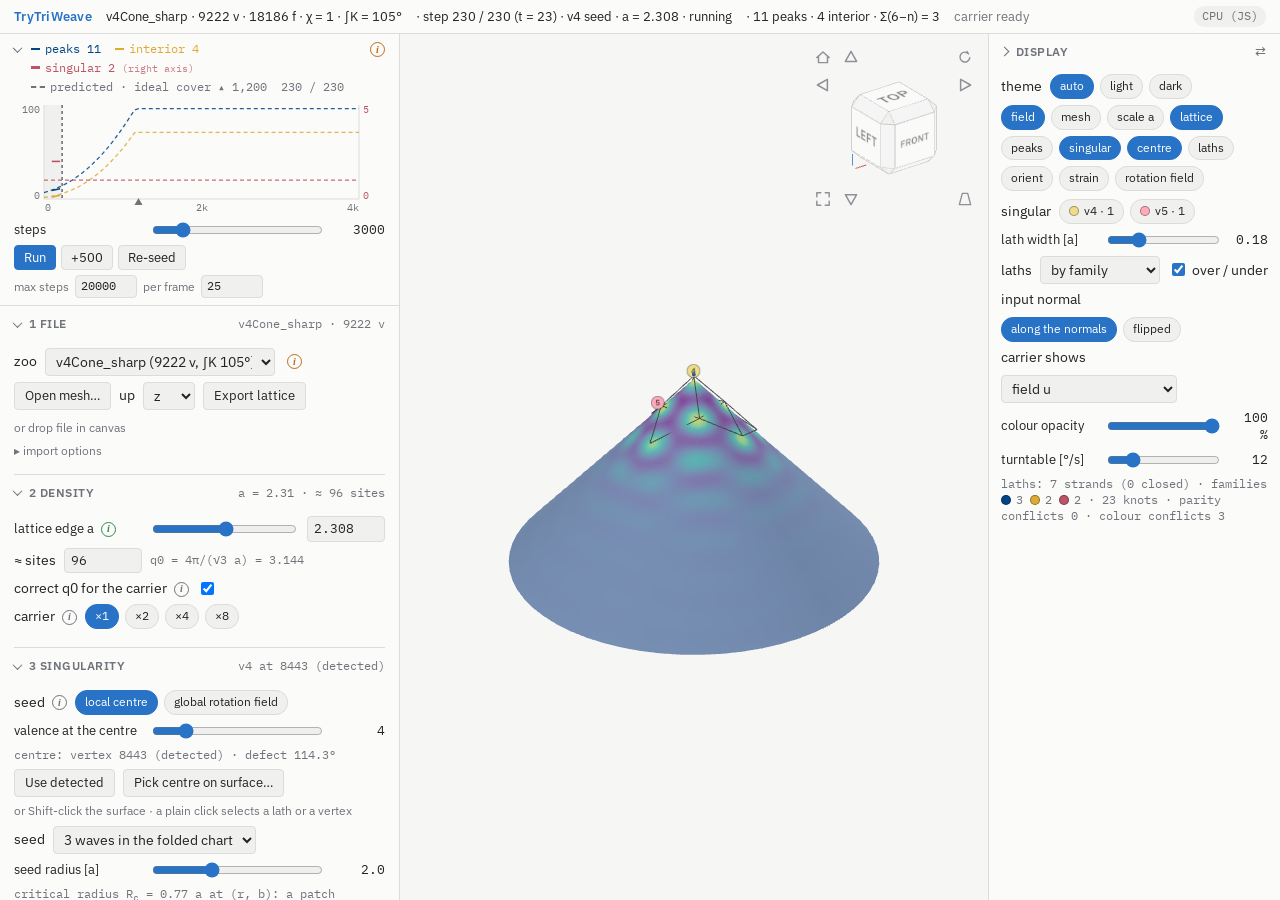
==== web/index.html @ fb011f14 "improve readme and small layout" ====
<!doctype html>
<html lang="en">
<head>
<meta charset="utf-8">
<meta name="viewport" content="width=device-width, initial-scale=1, viewport-fit=cover">
<title>TryTriWeave</title>
<link rel="stylesheet" href="https://fonts.googleapis.com/css2?family=IBM+Plex+Sans:wght@400;500;600&family=IBM+Plex+Mono:wght@400;500&display=swap">
<link rel="icon" href="data:image/svg+xml,%3Csvg xmlns='http://www.w3.org/2000/svg' viewBox='0 0 32 32'%3E%3Cpath d='M16 3 28 10v12L16 29 4 22V10z' fill='%23f6f6f5' stroke='%232973c7' stroke-width='2.5' stroke-linejoin='round'/%3E%3Cpath d='M16 3v26M4 10l24 12M28 10 4 22' stroke='%232973c7' stroke-width='1.6'/%3E%3C/svg%3E">
<link rel="stylesheet" href="style.css">
<script type="importmap">
{ "imports": { "three": "./vendor/three.module.min.js",
               "three/addons/controls/OrbitControls.js": "./vendor/OrbitControls.js" } }
</script>
</head>
<body>
<div id="app">
  <header id="statusbar">
    <span class="brand">TryTriWeave</span>
    <span id="st-mesh" class="st">no surface</span>
    <span id="st-run" class="st"></span>
    <span id="st-lat" class="st"></span>
    <span id="st-msg" class="st dim"></span>
    <span id="st-backend" class="st pill">…</span>
  </header>

  <aside id="panel">
    <!-- solver strip: always visible; the chart folds -->
    <div id="growth">
      <div id="growth-head">
        <button id="growth-toggle" class="fold" type="button" aria-expanded="true" aria-controls="chart" title="fold / unfold the growth chart"><span class="chev"></span></button>
        <div id="growth-legend" class="mono"><span class="dim">growth · peaks · interior · singular against the step</span></div>
        <button class="info stat" id="i-growth" type="button" data-src="growth-text" title="Peaks, interior peaks (closed link) and singular peaks against the step; dashed: the prediction for an ideal front at the flat-lattice speed. Click or drag the chart to scrub the shown step.">i</button>
      </div>
      <canvas id="chart" width="360" height="118" title="click or drag to scrub the shown step · solid = tracked, dashed = predicted (ideal front, flat-lattice speed)"></canvas>
      <div class="row slider" id="row-steps">
        <label for="sl-steps">steps</label>
        <input type="range" id="sl-steps" min="0" max="20000" step="10" value="3000">
        <output id="out-steps" class="mono">3000</output>
      </div>
      <div class="row buttons" id="row-solve">
        <button id="btn-run" class="btn primary">Run</button>
        <button id="btn-plus" class="btn">+500</button>
        <button id="btn-reseed" class="btn">Re-seed</button>
        
      </div>
      <div class="row" id="row-limits">
        <label for="nb-max" class="dim">max steps</label><input type="number" id="nb-max" class="num short" min="500" step="500" value="20000" title="the end of the steps slider and of Run">
        <label for="nb-spf" class="dim">per frame</label><input type="number" id="nb-spf" class="num short" min="1" max="200" value="25" title="steps per frame: the largest batch between two read-outs">
      </div>
    </div>

    <div id="sections">
    <details class="sec" id="sec-surface" open>
      <summary><span class="chev"></span><h2>1 File</h2><span class="sum" id="sum-surface"></span></summary>
      <div class="body">
      <div class="row">
        <label for="sel-zoo">zoo</label>
        <select id="sel-zoo"></select>
        <button class="info stat" id="i-file" type="button" data-src="ro-carrier ro-notes">i</button>
      </div>
      <div class="row">
        <label class="btn file" title="STL, OBJ, PLY or OFF: repaired and remeshed in the browser (nothing is uploaded). A .lshc carrier loads as it is."><input type="file" id="file-stl" accept=".stl,.obj,.ply,.off,.lshc" hidden>Open mesh…</label>
        <label for="sel-imp-up" title="which axis of the file points up: z for Rhino and most CAD, y for most web models (glTF, Blender, Sketchfab, many OBJ / STL downloads). Changing it turns the opened model at once.">up</label>
        <select id="sel-imp-up" class="up" title="up axis of the file"><option value="+z">z</option><option value="+y">y</option><option value="-y">−y</option><option value="+x">x</option><option value="-x">−x</option><option value="-z">−z</option></select>
        <button id="btn-export" class="btn">Export lattice</button>
      </div>
      <div class="row">
        <span class="hint">or drop file in canvas</span>
      </div>
      <div class="row import" id="import-prog" hidden>
        <progress id="pg-import" max="1" value="0"></progress>
        <span class="hint" id="tx-import"></span>
        <button class="btn sm" id="btn-import-cancel" type="button">Cancel</button>
      </div>
      <details class="sub" id="import-opts">
        <summary>import options</summary>
        <div class="row">
          <label for="nb-imp-edges" title="carrier edges across the bounding-box diagonal: target edge h = bbox / edges (export_carrier.py --edges)">edges / bbox</label>
          <input type="number" id="nb-imp-edges" class="num sm" min="20" max="600" step="10" value="120">
          <label for="nb-imp-max" title="vertex cap: h is coarsened until the carrier fits (export_carrier.py --max-verts)">max v</label>
          <input type="number" id="nb-imp-max" class="num" min="2000" max="400000" step="1000" value="26000">
        </div>
        <div class="row">
          <label for="nb-imp-crease" title="edges whose faces meet at more than this angle are kept as feature lines (with the boundary)">crease °</label>
          <input type="number" id="nb-imp-crease" class="num sm" min="10" max="180" step="5" value="40">
          <label class="check" title="remove flat caps whose whole rim is a crease (the closed base of a modelled cone or tube), so the surface stays open there"><input type="checkbox" id="cb-imp-caps" checked> strip planar caps</label>
        </div>
        <div class="row buttons">
          <button class="btn" id="btn-reimport" type="button" disabled title="run the import again on the last opened file with these options">Remesh again</button>
          <a class="btn" id="btn-lshc" hidden download title="save the imported carrier as .lshc (the format of carriers/; drop it here later to skip the remesh)">Download .lshc</a>
        </div>
      </details>
      </div>
    </details>

    <details class="sec" id="sec-density" open>
      <summary><span class="chev"></span><h2>2 Density</h2><span class="sum" id="sum-density"></span></summary>
      <div class="body">
      <div class="row slider">
        <label for="sl-a">lattice edge a <button class="info stat" id="i-density" type="button" data-src="ro-disp dens-svg" title="a = lattice edge in model units (distance between neighbouring sites). Sites ≈ area / (√3⁄2 · a²); crossings ≈ 3 × sites; strand pitch = √3⁄2 · a; lath width = slider × a. The carrier should resolve a with 6–12 edges (green); refine it below for a denser lattice.">i</button></label>
        <input type="range" id="sl-a" min="0" max="1000" value="500">
        <input type="number" id="nb-a" step="0.01" class="num">
      </div>
      <div class="row">
        <label for="nb-sites">≈ sites</label>
        <input type="number" id="nb-sites" step="1" min="4" class="num">
        <span class="readout inline" id="ro-q0">q0 = —</span>
      </div>
      <div class="row">
        <label for="cb-disp">correct q0 for the carrier <button class="info" type="button" title="The cotan Laplacian on a mesh of edge h has the symbol λ(k) ≈ k²(1 − c k²h²) (c ≈ 1/24 measured on the remeshed carriers, 1/16 on an equilateral grid), so the SH operator selects k = q0(1 + c(q0h)²/2): an edge of 0.981 a at 8 carrier edges per a, 0.966 a at 6. With the correction the operator uses λ(q0) in place of q0² and the realised edge is a (±0.5 %). The continuum SH23 ground state itself sits at q0 within +0.3 % (experiments/calibrate.js).">i</button></label>
        <input type="checkbox" id="cb-disp" checked>
      </div>
      <div class="row">
        <label>carrier <button class="info" type="button" title="The carrier must resolve a with 6–14 edges per a (the operator is fourth order). Denser lattices need a finer carrier: ×2 / ×4 / ×8 subdivide the exported carrier in the browser (same surface, 4× / 16× / 64× the vertices).">i</button></label>
        <div class="chips inline" id="refine-chips">
          <button class="chip on" data-level="0">×1</button><button class="chip" data-level="1">×2</button><button class="chip" data-level="2">×4</button><button class="chip" data-level="3">×8</button>
        </div>
      </div>
      </div>
    </details>

    <details class="sec" id="sec-sing" open>
      <summary><span class="chev"></span><h2>3 Singularity</h2><span class="sum" id="sum-sing"></span></summary>
      <div class="body">
      <div class="row">
        <label>seed <button class="info" type="button" title="local: plant one ideal singularity at the centre and let the lattice grow from it. global: no centre — solve the globally smoothest 6-fold direction field on the whole surface (Knöppel et al. 2013; its singularities are where the curvature puts the 5s and 7s), integrate the three stripe phases along it (Knöppel et al. 2015; branch points are the dislocations the geometry forces), and start SH from that hexagonal field everywhere.">i</button></label>
        <div class="chips inline" id="seed-mode"><button class="chip on" data-mode="local">local centre</button><button class="chip" data-mode="global">global rotation field</button></div>
      </div>
      <div id="global-block" hidden>
        <div class="row">
          <label for="sel-cones">size field ĝ <button class="info" type="button" title="cones from the curvature: the surface's curvature is put into a few cones (a 5 or a 7 wherever 60° of curvature have gathered on the lattice scale; a closed surface ends with 6χ net) and the field, the stripes and SH are solved in a metric that is flat between them — for cones, tori and genus-n shapes. uniform a: no size field, the lattice edge is a everywhere — keeps the lath spacing even on organic shapes. field's own 5/7s: the smoothest field's singular faces as cones.">i</button></label>
          <select id="sel-cones"><option value="greedy">cones from the curvature</option><option value="uniform">uniform a (no size field)</option></select>
        </div>
        <div class="row">
          <button id="btn-rosy" class="btn">Solve rotation field + seed</button>
        </div>
      </div>
      <div id="local-block">
      <div class="row slider">
        <label for="sl-valence">valence at the centre</label>
        <input type="range" id="sl-valence" min="3" max="9" value="6">
        <output id="out-valence" class="mono">6</output>
      </div>
      <div class="readout" id="ro-centre">—</div>
      <div class="row">
        <button id="btn-detected" class="btn">Use detected</button>
        <button id="btn-pick" class="btn">Pick centre on surface…</button>
      </div>
      <p class="hint">or Shift-click the surface · a plain click selects a lath or a vertex</p>
      <div class="row">
        <label for="sel-seed">seed</label>
        <select id="sel-seed"><option value="wave">3 waves in the folded chart</option><option value="spots">Gaussian spots</option></select>
      </div>
      <div class="row slider">
        <label for="sl-seedr">seed radius [a]</label>
        <input type="range" id="sl-seedr" min="1" max="4" step="0.1" value="2">
        <output id="out-seedr" class="mono">2.0</output>
      </div>
      <div class="readout" id="ro-seedr">—</div>
      <div class="row slider">
        <label for="sl-seedphi">seed rotation [°]</label>
        <input type="range" id="sl-seedphi" min="0" max="60" step="1" value="0">
        <output id="out-seedphi" class="mono">0</output>
      </div>
      </div>
      </div>
    </details>

    <details class="sec" id="sec-solve" open>
      <summary><span class="chev"></span><h2>4 Solve</h2><span class="sum" id="sum-solve"></span></summary>
      <div class="body">
      <div class="subhead">pattern parameters <button class="info" type="button" title="u_t = r u − (1 + Δ/q0²)² u + b u² − u³. r &lt; 0 keeps u = 0 stable, so the lattice only grows from the seed as a front; b (the quadratic term) makes hexagons (spots) win and lets them live at more negative r. The map shows the front speed measured on a flat domain with the solver's own scheme: drag the dot to set r and b.">i</button></div>
      <canvas id="phase" class="pchart" width="372" height="190" title="drag the dot to set r and b (the diamond: anneal stage)"></canvas>
      <div class="row slider"><label for="sl-r">r</label><input type="range" id="sl-r" min="-0.5" max="0.1" step="0.005" value="-0.08"><output id="out-r" class="mono">-0.080</output></div>
      <div class="row slider"><label for="sl-b">b (quadratic)</label><input type="range" id="sl-b" min="0.5" max="2" step="0.01" value="1.2"><output id="out-b" class="mono">1.20</output></div>
      <div class="readout" id="ro-front">—</div>
      <div class="row slider"><label for="sl-dt">dt <button class="info" type="button" title="Time per step. The linear part is implicit, so any dt is stable; the explicit u² and u³ terms cost accuracy: the front is 1 % slow at dt = 0.1, 3 % at 0.2, 7 % at 0.5 (flat test). Larger dt reaches the same physical time in fewer steps; on the GPU the fixed PCG iterations are the other limit.">i</button></label><input type="range" id="sl-dt" min="0.02" max="0.3" step="0.01" value="0.1"><output id="out-dt" class="mono">0.10</output></div>
      <canvas id="dtchart" class="pchart" width="372" height="78" title="steps to cover the surface and front-speed error against dt"></canvas>
      <div class="row">
        <label for="nb-cg">CG iterations</label><input type="number" id="nb-cg" class="num" min="4" max="60" value="12" title="auto: 12 at 9 carrier edges per a, scaled with (edges per a)²; type a value to override">
        <span class="readout inline" id="ro-cg">—</span>
      </div>
      <div class="row">
        <label class="check"><input type="checkbox" id="ck-anneal"> anneal after growth</label><button class="info stat" id="i-anneal" type="button" title="Two stages: grow at (r, b), then anneal at (r₂, b₂) near the edge of the map, where dislocations are mobile (flat test: 4–8× faster annihilation) and the front 3–4× slower; it removes isolated extra 5–7 pairs, not holonomy seams. Grey: off · green: armed · orange: annealing.">i</button>
        <label for="nb-r2">r₂</label><input type="number" id="nb-r2" class="num sm" step="0.005" value="-0.027">
        <label for="nb-b2">b₂</label><input type="number" id="nb-b2" class="num sm" step="0.01" value="0.69">
      </div>
      <div class="row">
        <label for="sel-anneal-when">switch</label>
        <select id="sel-anneal-when"><option value="auto">when the front stops (peaks constant over 3 read-outs)</option><option value="step">at step</option></select>
        <input type="number" id="nb-anneal-step" class="num" step="100" min="100" value="5000" hidden>
        <span class="readout inline" id="ro-anneal">off</span>
      </div>
      <div class="row">
        <button id="btn-heal" class="btn" type="button">Heal 5-7-5</button>
        <label class="check"><input type="checkbox" id="ck-heal-pin" checked> pin what will not hold</label>
        <button id="btn-pins-clear" class="btn" type="button" hidden>Clear pins</button>
        <button class="info stat" id="i-heal" type="button" data-src="ro-heal" title="Reads the lattice and takes apart the bound pairs one at a time, inside the solver. 5-7-5 with two regular sites between the 5s around the 7 = a pentagon missing its centre site: a peak is nucleated at the centre and the 7 pushed outward. 7-5-7 with one site between the 7s = a heptagon holding one site too many: the 5 and that site are merged. 5-7-5 with one site between the 5s, and 7-7-5 triangles = a quad with the wrong diagonal: the four sites are moved so the diagonal flips. Each kick is held for 60 steps, then the field runs 400 steps free; the lattice is read again and the kick is kept only if the defects around it went down (else the field is put back). pin: a kick that does not hold on its own is kept applied after every batch of steps — the single 5 stays, held like a seed; Clear pins releases them. 5-5-7 triangles and free 5–7 pairs are left to the anneal.">i</button>
      </div>
      </div>
    </details>

    <!-- 5 Explain: not foldable, opens the equations page in a new tab (a running solve stays here) -->
    <a class="sec-link" id="sec-explain" href="Tri-Weave-Lattice-Equations.html" target="_blank" rel="noopener" title="Tri-Weave Lattice Equations — opens in a new tab">
      <span class="chev" aria-hidden="true"></span><h2>5 Explain</h2><span class="sum">how the solver works ↗</span>
    </a>
    </div>
    <!-- read-outs shown in the hover cards of the status marks (moved into the card while it is open) -->
    <div id="tip-sources" hidden>
      <div class="readout" id="growth-text">no lattice yet</div>
      <div class="readout" id="ro-carrier">—</div>
      <div class="readout warn" id="ro-notes" hidden></div>
      <div class="readout" id="ro-disp">—</div>
      <svg id="dens-svg" class="diagram" viewBox="0 0 372 156" role="img" aria-label="lattice edge, strand pitch and carrier resolution at true ratio"></svg>
      <div class="readout" id="ro-heal">—</div>
    </div>
  </aside>

  <main id="viewport">
    <canvas id="gl"></canvas>
    <div id="nav" aria-label="view navigation">
      <button class="nb" id="nav-home" title="Home view (H)"><svg viewBox="0 0 16 16"><path d="M2.5 8.5 8 3.5l5.5 5M4 7.3V13h8V7.3" fill="none" stroke="currentColor" stroke-width="1.3" stroke-linejoin="round" stroke-linecap="round"/></svg></button>
      <button class="nb arrow" id="nav-up" title="Roll the model up 90° (shows the face below)"><svg viewBox="0 0 16 16"><path d="M8 3.5 12.5 11.5h-9z" fill="none" stroke="currentColor" stroke-width="1.2" stroke-linejoin="round"/></svg></button>
      <button class="nb" id="nav-turn" title="Turntable (T)"><svg viewBox="0 0 16 16"><path d="M12.3 8.6A4.4 4.4 0 1 1 11.1 5" fill="none" stroke="currentColor" stroke-width="1.3" stroke-linecap="round"/><path d="M11.4 5.2 8.3 4.6l1.7-2.3z" fill="currentColor"/></svg></button>
      <button class="nb arrow" id="nav-left" title="Roll the model left 90° (shows the right face)"><svg viewBox="0 0 16 16"><path d="M3.5 8 11.5 3.5v9z" fill="none" stroke="currentColor" stroke-width="1.2" stroke-linejoin="round"/></svg></button>
      <canvas id="navcube" width="112" height="112"></canvas>
      <button class="nb arrow" id="nav-right" title="Roll the model right 90° (shows the left face)"><svg viewBox="0 0 16 16"><path d="M12.5 8 4.5 3.5v9z" fill="none" stroke="currentColor" stroke-width="1.2" stroke-linejoin="round"/></svg></button>
      <button class="nb" id="nav-fit" title="Fit the surface in the view (F)"><svg viewBox="0 0 16 16"><path d="M2.5 6V2.5H6M10 2.5h3.5V6M13.5 10v3.5H10M6 13.5H2.5V10" fill="none" stroke="currentColor" stroke-width="1.3" stroke-linejoin="round" stroke-linecap="round"/></svg></button>
      <button class="nb arrow" id="nav-down" title="Roll the model down 90° (shows the top)"><svg viewBox="0 0 16 16"><path d="M8 12.5 3.5 4.5h9z" fill="none" stroke="currentColor" stroke-width="1.2" stroke-linejoin="round"/></svg></button>
      <button class="nb" id="nav-proj" title="Perspective — click for orthographic (P)"><svg viewBox="0 0 16 16" class="ic-persp"><path d="M3 13 5.6 3h4.8L13 13z" fill="none" stroke="currentColor" stroke-width="1.2" stroke-linejoin="round"/></svg><svg viewBox="0 0 16 16" class="ic-ortho" hidden><path d="M3.5 3.5h9v9h-9z" fill="none" stroke="currentColor" stroke-width="1.2" stroke-linejoin="round"/></svg></button>
    </div>
    <div id="drop" hidden>drop a mesh (.stl .obj .ply .off) or a .lshc carrier</div>
  </main>

  <!-- display tools: a sidebar beside the view that folds to a narrow tab and docks left or right (as in WeaveSim) -->
  <aside id="display">
    <div id="display-head">
      <button id="display-toggle" type="button" aria-expanded="true" title="show / hide the display tools"><span class="chev"></span><span class="t">Display</span></button>
      <button id="display-dock" class="nbtn" type="button" title="move the sidebar to the other side of the view">⇄</button>
    </div>
    <div class="body">
      <div class="row">
        <label>theme</label>
        <div class="chips inline" id="theme-chips">
          <button class="chip on" data-theme="auto">auto</button>
          <button class="chip" data-theme="light">light</button>
          <button class="chip" data-theme="dark">dark</button>
        </div>
      </div>
      <div class="chips" id="chips">
        <button class="chip on" data-layer="field">field</button>
        <button class="chip" data-layer="wire" title="intrinsic Delaunay triangulation of the carrier">mesh</button>
        <button class="chip" data-layer="probe" title="the seed's first ring: n sites at distance a">scale a</button>
        <button class="chip on" data-layer="lattice">lattice</button>
        <button class="chip" data-layer="peaks">peaks</button>
        <button class="chip on" data-layer="singular">singular</button>
        <button class="chip on" data-layer="centre">centre</button>
        <button class="chip" data-layer="laths">laths</button>
        <button class="chip" data-layer="orient" title="a thin arrow at each regular site along the local wave vector (30° off the lattice edges); colour = misorientation to the neighbours (grains quiet, seams bright)">orient</button>
        <button class="chip" data-layer="strain" data-tip="tip-strain">strain</button>
        <button class="chip" data-layer="rosy" title="global mode: the three lattice directions of the smoothest 6-fold field at every carrier vertex">rotation field</button>
      </div>
      <div class="row" id="row-orient" hidden>
        <label>orient colour</label>
        <div class="chips inline" id="orient-chips"><button class="chip on" data-mode="mis" title="mean |Δθ| to the regular neighbours (after transport over one edge): 0 inside a grain">misorientation</button><button class="chip" data-mode="angle" title="θ mod 60° against the global x axis projected on the surface (drifts on curved surfaces)">angle θ</button></div>
        <svg id="orient-legend" class="legend" viewBox="0 0 150 22" aria-hidden="true"></svg>
      </div>
      <div class="row" id="row-strain" hidden>
        <label>strain family <button class="info" type="button" data-tip="tip-strain" aria-label="what strain shows">i</button></label>
        <div class="chips inline" id="strain-chips"><button class="chip on" data-fam="-1">all</button><button class="chip" data-fam="0">A</button><button class="chip" data-fam="1">B</button><button class="chip" data-fam="2">C</button></div>
        <label for="nb-strain-range">± %</label><input type="number" id="nb-strain-range" class="num" min="2" max="60" step="1" value="15">
      </div>
      <div class="readout" id="ro-direction" hidden></div>
      <div class="row">
        <label>singular</label>
        <div class="chips inline" id="valence-chips"><span class="hint">none yet</span></div>
      </div>
      <div class="row slider">
        <label for="sl-lathw">lath width [a]</label>
        <input type="range" id="sl-lathw" min="0.04" max="0.6" step="0.01" value="0.18">
        <output id="out-lathw" class="mono">0.18</output>
      </div>
      <div class="row">
        <label for="sel-lathcol">laths</label>
        <select id="sel-lathcol"><option value="family">by family</option><option value="strand">by strand</option><option value="plain">plain</option></select>
        <label class="check"><input type="checkbox" id="ck-overunder" checked> over / under</label>
      </div>
      <div class="row">
        <label>input normal</label>
        <div class="chips inline" id="side-chips"><button class="chip on" data-side="1">along the normals</button><button class="chip" data-side="-1">flipped</button></div>
      </div>
      <div class="row">
        <label for="sel-carrier">carrier shows</label>
        <select id="sel-carrier"><option value="u">field u</option><option value="K">Gaussian curvature</option><option value="Ks">smoothed curvature</option><option value="rosysing" title="global mode: singularities of the rotation field, 5 = index +1/6 red, 7 = −1/6 blue, spread like the smoothed curvature">field 5/7 (global)</option><option value="stripes" title="global mode: the three stripe phases of the seed in red, yellow and blue; a band that stops is a branch point">stripes, 3 phases (global)</option><option value="phi" title="global mode with a size field: the lattice edge a·e^{−φ} the size field prescribes on the model, red tighter than a (around the 5s), blue wider (around the 7s)">lattice edge a·e^{−φ} (global ĝ)</option><option value="none">plain</option></select>
      </div>
      <div class="row slider" id="row-carrier-alpha">
        <label for="sl-carrier-alpha">colour opacity</label>
        <input type="range" id="sl-carrier-alpha" min="0" max="1" step="0.01" value="1">
        <output id="out-carrier-alpha" class="mono">100 %</output>
      </div>
      <div id="row-stripe-alpha" hidden>
        <div class="row slider"><label for="sl-stripe-0"><span class="swatch" style="background: var(--fam-c)"></span>red stripes</label><input type="range" id="sl-stripe-0" min="0" max="1" step="0.01" value="1"><output id="out-stripe-0" class="mono">100 %</output></div>
        <div class="row slider"><label for="sl-stripe-1"><span class="swatch" style="background: var(--fam-b)"></span>yellow stripes</label><input type="range" id="sl-stripe-1" min="0" max="1" step="0.01" value="1"><output id="out-stripe-1" class="mono">100 %</output></div>
        <div class="row slider"><label for="sl-stripe-2"><span class="swatch" style="background: var(--fam-a)"></span>blue stripes</label><input type="range" id="sl-stripe-2" min="0" max="1" step="0.01" value="1"><output id="out-stripe-2" class="mono">100 %</output></div>
      </div>
      <div class="readout" id="ro-carrier-view" hidden></div>
      <div class="row slider">
        <label for="sl-turn">turntable [°/s]</label>
        <input type="range" id="sl-turn" min="1" max="60" step="1" value="12">
        <output id="out-turn" class="mono">12</output>
      </div>
      <div class="readout" id="ro-strands"></div>
    </div>
  </aside>
</div>

<div id="modal" hidden>
  <div class="modal-card">
    <div class="modal-head"><span id="modal-title">Export</span><button id="modal-close" class="btn">Close</button></div>
    <p class="hint" id="modal-hint"></p>
    <textarea id="modal-text" spellcheck="false"></textarea>
    <div class="row buttons"><button id="modal-copy" class="btn primary">Copy</button><a id="modal-download" class="btn" download="lattice.obj">Download</a></div>
  </div>
</div>

<template id="tip-strain">
  <div class="tip-title">strain = ℓ / a − 1, per lattice edge</div>
  <svg class="tipsvg" viewBox="0 0 340 160" width="340" height="160" aria-hidden="true">
    <!-- one lattice triangle i j k; the lath segments inside it form the small triangular opening of the Kagome -->
    <line class="lath fb" x1="95" y1="138.7" x2="160" y2="26"/>
    <line class="lath fc" x1="105" y1="138.7" x2="40" y2="26"/>
    <line class="lath fa" x1="18" y1="78" x2="182" y2="78"/>
    <line class="lath fa thick" x1="70" y1="78" x2="130" y2="78"/>
    <line class="edge" x1="40" y1="130" x2="160" y2="130"/>
    <line class="edge dim" x1="40" y1="130" x2="100" y2="26"/>
    <line class="edge dim" x1="160" y1="130" x2="100" y2="26"/>
    <circle class="site" cx="40" cy="130" r="4.5"/><circle class="site" cx="160" cy="130" r="4.5"/><circle class="site" cx="100" cy="26" r="4.5"/>
    <circle class="knot" cx="100" cy="130" r="3"/>
    <text x="100" y="154" text-anchor="middle" class="fg">ℓ = edge of family A</text>
    <text x="100" y="70" text-anchor="middle" class="ta">ℓ / 2</text>
    <text x="108" y="20">site</text>
    <text x="190" y="62" class="ta">the A lath runs</text>
    <text x="190" y="75" class="ta">parallel to the edge;</text>
    <text x="190" y="88" class="ta">its segment here</text>
    <text x="190" y="101" class="ta">is ℓ / 2 long</text>
    <text x="190" y="124">B and C laths cross</text>
    <text x="190" y="137">at the edge midpoint</text>
  </svg>
  <p>An edge longer than a means the lath segments between crossings beside it are longer and the hexagonal openings
    around its two sites are larger; shorter means tighter. Edges are grouped by the family of laths that run parallel to them (A / B / C).</p>
  <div class="tip-key"><span class="lo">−<b data-tip-range>15</b> %</span><span class="bar"></span><span class="hi">+<b data-tip-range>15</b> %</span></div>
  <p class="dim">On the zoo cones the large values sit at the 5–7 pairs and along the rim (v3Cone_sharp: regular interior −0.2 ± 4.3 %);
    on a dome they spread over the surface (v4Cone_round ± 6 %) — how far curvature squeezes the lattice before it inserts a 5–7 pair.
    <a href="Tri-Weave-Lattice-Equations.html" target="_blank" rel="noopener">Tri-Weave-Lattice Explanation</a>
  </p>
</template>
<script type="module" src="js/app.js"></script>
</body>
</html>
---- web/style.css ----
/* TryTriWeave — WeaveSim light idiom: pale warm-grey canvas, flat panels, one blue accent; dark variant mirrored.
   Layout: status bar / left instrument panel (solver strip pinned on top, collapsible sections below) / 3-D view with
   the navigation cube / Display sidebar (folds to a tab, docks left or right of the view, as in WeaveSim); stacks to one
   column on a phone. */
:root {
  --canvas: #f6f6f5; --panel: #fbfbfa; --panel-2: #f0f0ee; --border: #dcdcd9; --fg: #212324; --dim: #70737a;
  --accent: #2973c7; --accent-2: #1f619f; --warn: #c26a1c; --ok: #2f8a4a; --bad: #b8323a; --mesh: #e0e0de; --mesh-edge: #b8b8b5; --knot: #404045;
  --chart-1: #004488; --chart-2: #DDAA33; --chart-3: #BB5566; --fam-a: #004488; --fam-b: #DDAA33; --fam-c: #BB5566; --scheme: light;
  --font-ui: "IBM Plex Sans", "Helvetica Neue", Arial, sans-serif; --font-mono: "IBM Plex Mono", "SF Mono", Menlo, Consolas, monospace;
  --panel-w: 400px; --display-w: 292px; --top-h: 34px; --chart-h: 118px; color-scheme: light;
}
@media (prefers-color-scheme: dark) { :root:not([data-theme="light"]) {
  --canvas: #1d1f22; --panel: #26282c; --panel-2: #2e3135; --border: #3a3d42; --fg: #e4e5e3; --dim: #9a9ea6;
  --accent: #6aa6e8; --accent-2: #8bbcf0; --warn: #e3924a; --ok: #6cc083; --bad: #e8737a; --mesh: #4a4c4f; --mesh-edge: #6a6c70; --knot: #d8d8dc;
  --chart-1: #6a9fd8; --chart-2: #e6bb55; --chart-3: #d07a8a; --fam-a: #4f86c6; --fam-b: #e6bb55; --fam-c: #d07a8a; --scheme: dark; color-scheme: dark; } }
:root[data-theme="dark"] {
  --canvas: #1d1f22; --panel: #26282c; --panel-2: #2e3135; --border: #3a3d42; --fg: #e4e5e3; --dim: #9a9ea6;
  --accent: #6aa6e8; --accent-2: #8bbcf0; --warn: #e3924a; --ok: #6cc083; --bad: #e8737a; --mesh: #4a4c4f; --mesh-edge: #6a6c70; --knot: #d8d8dc;
  --chart-1: #6a9fd8; --chart-2: #e6bb55; --chart-3: #d07a8a; --fam-a: #4f86c6; --fam-b: #e6bb55; --fam-c: #d07a8a; --scheme: dark; color-scheme: dark; }

html, body { height: 100%; margin: 0; }
body { background: var(--canvas); color: var(--fg); font: 13.5px/1.4 var(--font-ui); overflow: hidden; }
* { box-sizing: border-box; }
[hidden] { display: none !important; }
h2 { font-size: 12px; font-weight: 600; letter-spacing: 0.04em; text-transform: uppercase; color: var(--dim); margin: 0 0 8px; }
.mono, output, .num, .readout { font-family: var(--font-mono); font-variant-numeric: tabular-nums; }

#app { display: grid; height: 100%; grid-template-columns: var(--panel-w) minmax(0, 1fr) var(--display-w); grid-template-rows: var(--top-h) minmax(0, 1fr);
  grid-template-areas: "status status status" "panel view display"; }
#app.display-left { grid-template-columns: var(--panel-w) var(--display-w) minmax(0, 1fr); grid-template-areas: "status status status" "panel display view"; }
#app.display-closed { --display-w: 30px; }

#statusbar { grid-area: status; display: flex; align-items: center; gap: 14px; padding: 0 14px; background: var(--panel); border-bottom: 1px solid var(--border);
  white-space: nowrap; overflow: hidden; font-size: 12.5px; }
#statusbar .brand { color: var(--accent); font-weight: 600; letter-spacing: 0.02em; }
#statusbar .st { overflow: hidden; text-overflow: ellipsis; }
#statusbar .dim { color: var(--dim); flex: 1; }
#statusbar .pill { margin-left: auto; padding: 2px 8px; border-radius: 10px; background: var(--panel-2); color: var(--dim); font-family: var(--font-mono); font-size: 11.5px; }
#statusbar .pill.gpu { color: var(--ok); }

#panel { grid-area: panel; overflow-y: auto; background: var(--panel); border-right: 1px solid var(--border); padding: 0; min-height: 0; }
#sections { padding: 0 14px 24px; }

/* solver strip: pinned to the top of the panel; the chart folds, the legend and the controls stay */
#growth { position: sticky; top: 0; z-index: 2; background: var(--panel); border-bottom: 1px solid var(--border); padding: 8px 14px 7px; }
#growth-head { display: flex; align-items: flex-start; gap: 6px; margin-bottom: 2px; }
#growth-legend { flex: 1 1 auto; min-width: 0; display: flex; flex-wrap: wrap; gap: 4px 14px; font-size: 11.5px; line-height: 1.3; min-height: 15px; }
#growth-head .info { flex: 0 0 auto; margin: 0; }
.fold { flex: 0 0 auto; border: 0; background: none; padding: 4px 3px 2px; margin: 0 1px 0 -3px; cursor: pointer; color: var(--dim); border-radius: 3px; }
.fold:hover { color: var(--fg); } .fold:focus-visible { outline: 2px solid var(--accent); outline-offset: 1px; }
.fold .chev { display: block; width: 7px; height: 7px; border-right: 1.5px solid currentColor; border-bottom: 1.5px solid currentColor; transform: rotate(45deg) translate(-1px, -1px); transition: transform 0.15s; }
#growth.folded .fold .chev { transform: rotate(-45deg) translate(-1px, 1px); }
#growth.folded #chart { display: none; }
#growth-legend .dim { color: var(--dim); }
#growth-legend .lg::before { content: ""; display: inline-block; width: 9px; height: 2.5px; margin: 0 5px 3px 0; background: currentColor; }
#growth-legend .lg.pred { color: var(--dim); } #growth-legend .lg.pred::before { height: 0; border-top: 2px dashed currentColor; background: none; width: 14px; }
#growth-legend small { font-size: 10px; opacity: 0.75; }
#growth-legend .lg.c1 { color: var(--chart-1); } #growth-legend .lg.c2 { color: var(--chart-2); } #growth-legend .lg.c3 { color: var(--chart-3); }
#chart { display: block; width: 100%; height: var(--chart-h); cursor: ew-resize; }
#growth-text { margin: 3px 0 0; font-size: 11.5px; }
#growth .row { margin: 5px 0 0; }
#growth #row-solve { gap: 5px; flex-wrap: nowrap; }
#growth #row-solve .btn { padding: 3px 9px; white-space: nowrap; }
#growth #row-limits { gap: 6px; flex-wrap: nowrap; min-width: 0; }
#growth #row-limits label.dim { color: var(--dim); font-size: 11.5px; white-space: nowrap; flex: 0 0 auto; }
#growth .num.short { width: 62px; padding: 2px 5px; font-size: 12px; flex: 0 0 auto; }

/* collapsible sections */
details.sec { border-bottom: 1px solid var(--border); }
details.sec:last-child { border-bottom: 0; }
details.sec > summary { list-style: none; display: flex; align-items: center; gap: 8px; padding: 10px 0 9px; cursor: pointer; user-select: none; min-width: 0; }
details.sec > summary::-webkit-details-marker { display: none; }
details.sec > summary h2 { margin: 0; flex: 0 0 auto; }
details.sec > summary:hover h2 { color: var(--fg); }
details.sec > summary .chev { width: 7px; height: 7px; border-right: 1.5px solid var(--dim); border-bottom: 1.5px solid var(--dim); transform: rotate(-45deg) translate(-1px, 1px); transition: transform 0.15s; flex: 0 0 auto; }
details.sec[open] > summary .chev { transform: rotate(45deg) translate(-1px, -1px); }
details.sec > summary .sum { margin-left: auto; font-family: var(--font-mono); font-size: 11.5px; color: var(--dim); white-space: nowrap; overflow: hidden; text-overflow: ellipsis; min-width: 0; max-width: 62%; text-align: right; }
details.sec > .body { padding: 0 0 12px; }
/* 6 Explain: a link drawn as one more section header */
a.sec-link { display: flex; align-items: center; gap: 8px; padding: 10px 0 9px; min-width: 0; color: inherit; text-decoration: none; }
a.sec-link h2 { margin: 0; flex: 0 0 auto; }
a.sec-link .chev { width: 7px; height: 7px; border-right: 1.5px solid var(--dim); border-bottom: 1.5px solid var(--dim); transform: rotate(-45deg) translate(-1px, 1px); flex: 0 0 auto; }
a.sec-link .sum { margin-left: auto; font-family: var(--font-mono); font-size: 11.5px; color: var(--dim); white-space: nowrap; }
a.sec-link:hover h2, a.sec-link:focus-visible h2 { color: var(--fg); }
a.sec-link:hover .sum, a.sec-link:focus-visible .sum { color: var(--accent); }
a.sec-link:hover .chev { border-color: var(--fg); }
a.sec-link:focus-visible { outline: 2px solid var(--accent); outline-offset: 1px; border-radius: 3px; }
.row { display: flex; align-items: center; gap: 8px; flex-wrap: wrap; margin: 6px 0; min-width: 0; }
.row label { color: var(--fg); min-width: 0; }
.row.slider { flex-wrap: nowrap; }
.row.slider label { width: 128px; flex: 0 0 128px; font-size: 12.5px; }
.row.slider input[type=range] { flex: 1 1 auto; min-width: 60px; accent-color: var(--accent); }
.row.slider output { width: 52px; text-align: right; font-size: 12.5px; }
.row.buttons { gap: 6px; }
.swatch { display: inline-block; width: 10px; height: 10px; border-radius: 2px; margin-right: 6px; vertical-align: -1px; }
select, .num, textarea { font: inherit; color: var(--fg); background: var(--panel-2); border: 1px solid var(--border); border-radius: 4px; padding: 3px 6px; }
select { max-width: 230px; }
.num { width: 78px; font-family: var(--font-mono); font-size: 12.5px; }
.num.sm { width: 64px; }
.btn { font: inherit; font-size: 12.5px; color: var(--fg); background: var(--panel-2); border: 1px solid var(--border); border-radius: 4px; padding: 4px 10px; cursor: pointer; text-decoration: none; display: inline-block; }
.btn:hover { border-color: var(--accent); }
.btn:focus-visible, .chip:focus-visible, input:focus-visible, select:focus-visible { outline: 2px solid var(--accent); outline-offset: 1px; }
.btn.primary { background: var(--accent); border-color: var(--accent); color: #fff; }
.btn.file { position: relative; }
.btn.sm { padding: 2px 8px; font-size: 12px; }
select.up { width: 52px; }
.btn[disabled] { opacity: 0.5; cursor: default; border-color: var(--border); }
.row.import { flex-wrap: nowrap; }
.row.import progress { flex: 1 1 auto; min-width: 60px; height: 8px; accent-color: var(--accent); }
.row.import .hint { flex: 0 1 auto; margin: 0; white-space: nowrap; overflow: hidden; text-overflow: ellipsis; min-width: 0; max-width: 55%; }
details.sub { margin: 4px 0 2px; }
details.sub > summary { cursor: pointer; color: var(--dim); font-size: 12px; list-style: none; user-select: none; }
details.sub > summary::-webkit-details-marker { display: none; }
details.sub > summary::before { content: '▸ '; }
details.sub[open] > summary::before { content: '▾ '; }
details.sub .row label { font-size: 12.5px; }
.hint { color: var(--dim); font-size: 12px; margin: 4px 0 0; }
.readout { color: var(--dim); font-size: 12px; margin: 4px 0; white-space: pre-wrap; word-break: break-word; }
.readout.inline { display: inline; margin: 0; }
.readout.warn { color: var(--warn); }
.readout .ok { color: var(--ok); } .readout .warn { color: var(--warn); } .readout .bad { color: var(--bad); } .readout .c3, .readout .c2, .readout .c1 { color: var(--warn); } .readout .cm { color: var(--accent); }
.check { display: inline-flex; align-items: center; gap: 4px; }
.check input { accent-color: var(--accent); }
.chips { display: flex; flex-wrap: wrap; gap: 6px; margin: 4px 0 8px; }
.chip { font: inherit; font-size: 12px; padding: 3px 9px; border-radius: 12px; border: 1px solid var(--border); background: var(--panel-2); color: var(--fg); cursor: pointer; }
.chip.on { background: var(--accent); border-color: var(--accent); color: #fff; }
.chips.inline { margin: 0; }
.sw { display: inline-block; width: 10px; height: 10px; border-radius: 50%; margin-right: 5px; vertical-align: -1px; border: 1px solid rgba(0,0,0,0.35); }
.chip.off { opacity: 0.45; }
.chip.cone { padding-right: 4px; } .chip.cone .x { margin-left: 6px; opacity: 0.7; font-weight: 600; } .chip.cone:hover .x { opacity: 1; }
#statusbar .pill.anneal { color: var(--warn); }
/* info marks: the explanation lives in the tooltip, not in the panel */
.info { display: inline-grid; place-items: center; width: 15px; height: 15px; margin-left: 4px; padding: 0; border-radius: 50%; border: 1px solid var(--dim);
  background: transparent; color: var(--dim); font: italic 600 10px/1 Georgia, "Times New Roman", serif; cursor: help; vertical-align: 1px; }
.info:hover, .info:focus-visible { color: var(--accent); border-color: var(--accent); }
/* status marks: an ⓘ that carries a read-out (hover for it), coloured by how things stand */
.info.stat { border-width: 1.5px; }
.info.stat[data-stage="ok"] { color: var(--ok); border-color: var(--ok); }
.info.stat[data-stage="warn"] { color: var(--warn); border-color: var(--warn); }
.info.stat[data-stage="bad"] { color: var(--bad); border-color: var(--bad); }
.info.stat[data-stage="idle"] { color: var(--dim); border-color: var(--dim); }
.info.stat:hover, .info.stat:focus-visible { box-shadow: 0 0 0 2px color-mix(in srgb, currentColor 25%, transparent); }
/* hover card: one system for every ⓘ and for elements with data-tip (a <template> id) */
#tipcard { position: fixed; z-index: 20; max-width: 380px; padding: 10px 12px 9px; background: var(--panel); color: var(--fg); border: 1px solid var(--border);
  border-radius: 8px; box-shadow: 0 6px 24px rgba(0,0,0,0.14); font-size: 12.5px; line-height: 1.45; pointer-events: none; }
#tipcard p { margin: 6px 0 0; } #tipcard .dim { color: var(--dim); font-size: 12px; }
#tipcard .readout { color: var(--fg); margin: 0 0 6px; font-size: 11.5px; }
#tipcard .readout.warn { color: var(--warn); }
#tipcard .diagram { width: 356px; max-width: 100%; margin: 2px 0 6px; }
#tipcard .tip-title { font-weight: 600; margin-bottom: 4px; }
#tipcard .tipsvg { display: block; margin: 2px 0; }
.tipsvg text { font-family: var(--font-mono); font-size: 10.5px; fill: var(--dim); } .tipsvg text.fg { fill: var(--fg); } .tipsvg text.ta { fill: var(--fam-a); }
.tipsvg .edge { stroke: var(--knot); stroke-width: 2.2; } .tipsvg .edge.dim { stroke-width: 1.1; opacity: 0.55; }
.tipsvg .site { fill: var(--knot); } .tipsvg .knot { fill: var(--panel); stroke: var(--knot); stroke-width: 1.4; }
.tipsvg .lath { stroke-width: 7; opacity: 0.35; stroke-linecap: round; } .tipsvg .lath.thick { stroke-width: 7; opacity: 0.9; }
.tipsvg .fa { stroke: var(--fam-a); } .tipsvg .fb { stroke: var(--fam-b); } .tipsvg .fc { stroke: var(--fam-c); }
#tipcard .tip-key { display: flex; align-items: center; gap: 6px; margin-top: 7px; font-family: var(--font-mono); font-size: 11px; color: var(--dim); }
#tipcard .tip-key .bar { flex: 1; height: 8px; border-radius: 2px; background: linear-gradient(90deg, #3b4cc0, #a8c4f5 35%, #dddddd 50%, #f2b195 65%, #b40426); }
.subhead { font-size: 12px; color: var(--dim); margin: 10px 0 2px; }
/* live diagrams in the panel (SVG and canvas share the panel's colours) */
.diagram { display: block; width: 100%; height: auto; margin: 6px 0 4px; overflow: visible; }
.diagram text { font-family: var(--font-mono); font-size: 10.5px; fill: var(--dim); }
.diagram text.fg { fill: var(--fg); } .diagram text.acc { fill: var(--accent); } .diagram text.warn { fill: var(--warn); } .diagram text.ok { fill: var(--ok); }
.diagram text.big { font-size: 12px; }
.pchart { display: block; width: 100%; height: auto; margin: 4px 0; }
#phase { cursor: crosshair; touch-action: none; }
.legend { width: 150px; height: 22px; }
.legend text { font-family: var(--font-mono); font-size: 9.5px; fill: var(--dim); }
#gl.arm { cursor: crosshair; }

#viewport { grid-area: view; position: relative; min-width: 0; min-height: 0; }
#gl { display: block; width: 100%; height: 100%; touch-action: none; }
#drop { position: absolute; inset: 12px; border: 2px dashed var(--accent); border-radius: 8px; display: flex; align-items: center; justify-content: center; color: var(--accent); background: color-mix(in srgb, var(--canvas) 70%, transparent); font-size: 16px; pointer-events: none; }

/* navigation cube and its buttons (top right of the view) */
#nav { position: absolute; top: 10px; right: 10px; display: grid; grid-template-columns: 26px 112px 26px; grid-template-rows: 26px 112px 26px; gap: 2px;
  opacity: 0.78; transition: opacity 0.15s; z-index: 3; }
#nav:hover, #nav:focus-within { opacity: 1; }
#navcube { display: block; width: 112px; height: 112px; touch-action: none; cursor: grab; border-radius: 50%; }
#nav .nb { width: 26px; height: 26px; padding: 0; margin: 0; border: 0; border-radius: 6px; background: transparent; color: var(--dim); cursor: pointer; display: grid; place-items: center; }
#nav .nb svg { width: 18px; height: 18px; display: block; }
#nav .nb.arrow svg { width: 20px; height: 20px; }
#nav .nb:hover { color: var(--fg); background: color-mix(in srgb, var(--panel-2) 80%, transparent); }
#nav .nb.on { color: var(--accent); }
#nav .nb.on svg { animation: nav-spin 4s linear infinite; }
#nav .nb:focus-visible { outline: 2px solid var(--accent); outline-offset: -1px; }
@keyframes nav-spin { to { transform: rotate(360deg); } }

/* the Display sidebar (as in WeaveSim): beside the view, folds to a narrow tab, docks left or right */
#display { grid-area: display; display: flex; flex-direction: column; background: var(--panel); border-left: 1px solid var(--border); min-height: 0; min-width: 0; overflow: hidden; }
#app.display-left #display { border-left: 0; border-right: 1px solid var(--border); }
#display-head { flex: none; display: flex; align-items: center; }
#display-toggle { flex: 1; display: flex; align-items: center; gap: 8px; padding: 10px 12px 9px; background: none; border: 0; cursor: pointer; color: var(--dim);
  font: 600 12px var(--font-ui); letter-spacing: 0.04em; text-transform: uppercase; text-align: left; }
#display-toggle:hover { color: var(--fg); }
#display-toggle:focus-visible, .nbtn:focus-visible { outline: 2px solid var(--accent); outline-offset: -2px; }
#display-toggle .chev { width: 7px; height: 7px; border-right: 1.5px solid currentColor; border-bottom: 1.5px solid currentColor; transform: rotate(-45deg); transition: transform 0.15s; flex: none; }
#app.display-left #display-toggle .chev { transform: rotate(135deg); }
.nbtn { border: 0; background: none; color: var(--dim); cursor: pointer; font-size: 13px; padding: 4px 10px; margin-right: 4px; border-radius: 4px; }
.nbtn:hover { color: var(--fg); background: var(--panel-2); }
#display .body { flex: 1; overflow-y: auto; padding: 0 12px 16px; min-height: 0; }
#display .row.slider label { width: 96px; flex: 0 0 96px; }
#display .row.slider output { width: 44px; }
#display select { max-width: 176px; min-width: 0; flex: 1 1 auto; }
#display .num { width: 62px; }
#display .readout { font-size: 11.5px; }
#app.display-closed #display .body, #app.display-closed #display-dock { display: none; }
#app.display-closed #display-head { flex-direction: column; height: 100%; }
#app.display-closed #display-toggle { flex-direction: column; padding: 10px 0; justify-content: flex-start; }
#app.display-closed #display-toggle .chev { transform: rotate(135deg); }
#app.display-closed.display-left #display-toggle .chev { transform: rotate(-45deg); }
#app.display-closed #display-toggle .t { writing-mode: vertical-rl; transform: rotate(180deg); }
#modal { position: fixed; inset: 0; background: rgba(0,0,0,0.35); display: flex; align-items: center; justify-content: center; z-index: 10; padding: 16px; }
.modal-card { background: var(--panel); border: 1px solid var(--border); border-radius: 8px; width: min(720px, 100%); max-height: 90vh; display: flex; flex-direction: column; gap: 8px; padding: 14px; }
.modal-head { display: flex; justify-content: space-between; align-items: center; font-weight: 600; }
#modal-text { width: 100%; height: 40vh; font-family: var(--font-mono); font-size: 11.5px; resize: vertical; }

@media (max-width: 1100px) { :root { --panel-w: 360px; --display-w: 256px; } }
@media (max-width: 820px) {
  :root { --panel-w: 100%; }
  body { overflow: auto; }
  #app, #app.display-left { height: auto; min-height: 100%; grid-template-columns: 1fr; grid-template-rows: var(--top-h) 58vh auto auto; grid-template-areas: "status" "view" "display" "panel"; }
  #display, #app.display-left #display { border: 0; border-top: 1px solid var(--border); }
  #display-dock { display: none; }
  #app.display-closed #display-head { flex-direction: row; height: auto; }
  #app.display-closed #display-toggle { flex-direction: row; padding: 10px 12px 9px; }
  #app.display-closed #display-toggle .t { writing-mode: horizontal-tb; transform: none; }
  #display .body { overflow: visible; }
  #panel { border-right: 0; border-top: 1px solid var(--border); overflow: visible; }
  #growth { position: static; }
  #nav { grid-template-columns: 24px 84px 24px; grid-template-rows: 24px 84px 24px; }
  #navcube { width: 84px; height: 84px; }
}
@media (prefers-reduced-motion: reduce) { #nav .nb.on svg { animation: none; } }
@media (prefers-reduced-motion: reduce) { * { transition: none !important; } }
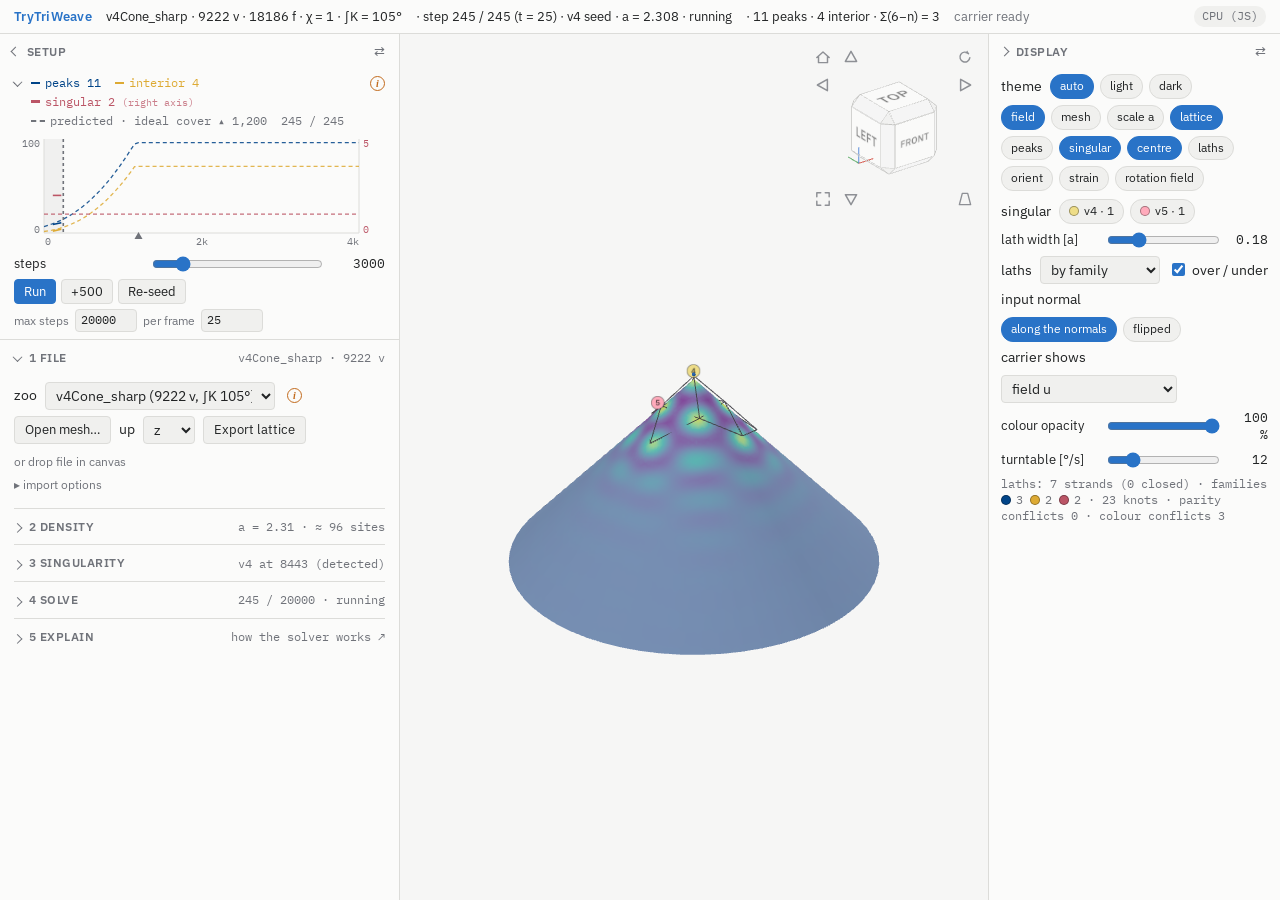
==== commit a75de3b1: "remove annealling and improve heal with glide, cone option improvement." ====
--- a/web/index.html
+++ b/web/index.html
@@ -23,7 +23,16 @@
     <span id="st-backend" class="st pill">…</span>
   </header>
 
-  <aside id="panel">
+  <!-- Setup: the numbered sections (an accordion, one open at a time) under the solver strip; folds to a rail that keeps
+       Run / Pause and Re-seed, docks left or right of the view, widens by its inner edge (as in WeaveSim) -->
+  <aside id="panel" aria-label="Setup">
+    <div class="side-head" id="setup-head">
+      <button id="setup-toggle" class="side-toggle" type="button" aria-expanded="true" title="show / hide the setup"><span class="chev"></span><span class="t">Setup</span></button>
+      <button id="setup-mini-run" class="mini-btn" type="button" title="Run" aria-label="Run"><svg viewBox="0 0 12 12" aria-hidden="true"><path class="ic-run" d="M3 1.8v8.4L10 6z"/><path class="ic-pause" d="M2.6 2h2.3v8H2.6zM7.1 2h2.3v8H7.1z"/></svg></button>
+      <button id="setup-mini-reseed" class="mini-btn line" type="button" title="Re-seed: start again from the seed" aria-label="Re-seed"><svg viewBox="0 0 12 12" aria-hidden="true"><path d="M9.7 6.6A3.8 3.8 0 1 1 8.6 3.4"/><path d="M9 1.3v2.5H6.5"/></svg></button>
+      <button id="setup-dock" class="nbtn" type="button" title="move the setup to the other side of the view">⇄</button>
+    </div>
+    <div id="setup-body" class="side-body">
     <!-- solver strip: always visible; the chart folds -->
     <div id="growth">
       <div id="growth-head">
@@ -50,7 +59,7 @@
     </div>
 
     <div id="sections">
-    <details class="sec" id="sec-surface" open>
+    <details class="sec" name="setup" id="sec-surface" open>
       <summary><span class="chev"></span><h2>1 File</h2><span class="sum" id="sum-surface"></span></summary>
       <div class="body">
       <div class="row">
@@ -93,7 +102,7 @@
       </div>
     </details>
 
-    <details class="sec" id="sec-density" open>
+    <details class="sec" name="setup" id="sec-density">
       <summary><span class="chev"></span><h2>2 Density</h2><span class="sum" id="sum-density"></span></summary>
       <div class="body">
       <div class="row slider">
@@ -119,7 +128,7 @@
       </div>
     </details>
 
-    <details class="sec" id="sec-sing" open>
+    <details class="sec" name="setup" id="sec-sing">
       <summary><span class="chev"></span><h2>3 Singularity</h2><span class="sum" id="sum-sing"></span></summary>
       <div class="body">
       <div class="row">
@@ -130,6 +139,14 @@
         <div class="row">
           <label for="sel-cones">size field ĝ <button class="info" type="button" title="cones from the curvature: the surface's curvature is put into a few cones (a 5 or a 7 wherever 60° of curvature have gathered on the lattice scale; a closed surface ends with 6χ net) and the field, the stripes and SH are solved in a metric that is flat between them — for cones, tori and genus-n shapes. uniform a: no size field, the lattice edge is a everywhere — keeps the lath spacing even on organic shapes. field's own 5/7s: the smoothest field's singular faces as cones.">i</button></label>
           <select id="sel-cones"><option value="greedy">cones from the curvature</option><option value="uniform">uniform a (no size field)</option></select>
+        </div>
+        <div class="row" id="row-cone-flat">
+          <label class="check"><input type="checkbox" id="ck-cone-flat" checked> flat on developable parts</label>
+          <button class="info" type="button" title="Keeps the size field ĝ flat where the carrier is developable at the lattice scale — tubes, flat caps, strips (|K| &lt; 5° per lattice cell, 1 a or more from the curvature): φ is solved with a Laplacian 30× stiffer there, so those laths keep the edge a and the size change stays on the curved strips, where the 5s and 7s sit. Without it φ is harmonic on those parts and takes its level from the curved ones: along a tube it does not decay, so tubes shrink or taper (treeBig ×2: tubes at 0.95 a, junctions to 1.5 a) and a crease ring swings 0.7–1.6 a between its cones (cylinder). No effect where nothing is developable at this a (Duck_bob).">i</button>
+        </div>
+        <div class="row">
+          <label class="check"><input type="checkbox" id="ck-mbo" checked> singularities on the curvature</label>
+          <button class="info" type="button" title="The smoothest field (Knöppel et al. 2013) is solved as an eigenvector, and the eigenvector may shrink the field's length |z| where it turns. That parks its singularities away from the curvature that should hold them: on the cylinder 1.3–1.8 a inside the flat caps, with 52 forced branch points at the creases — after SH some 5s stay trapped in the caps. With this on, 20 steps of 'normalise |z| to 1, then a short diffusion' (core 0.5 a) move them to the unit-length optimum, where the curvature screens them: on the cylinder all 12 on the creases, 0–4 branch points, and SH alone ends with the 12 fives there. Over the zoo: 218 → 95 branch points, 254 → 228 singular peaks after 2500 steps (tree 49 → 35, Bunny 45 → 39). About a second more.">i</button>
         </div>
         <div class="row">
           <button id="btn-rosy" class="btn">Solve rotation field + seed</button>
@@ -166,11 +183,11 @@
       </div>
     </details>
 
-    <details class="sec" id="sec-solve" open>
+    <details class="sec" name="setup" id="sec-solve">
       <summary><span class="chev"></span><h2>4 Solve</h2><span class="sum" id="sum-solve"></span></summary>
       <div class="body">
-      <div class="subhead">pattern parameters <button class="info" type="button" title="u_t = r u − (1 + Δ/q0²)² u + b u² − u³. r &lt; 0 keeps u = 0 stable, so the lattice only grows from the seed as a front; b (the quadratic term) makes hexagons (spots) win and lets them live at more negative r. The map shows the front speed measured on a flat domain with the solver's own scheme: drag the dot to set r and b.">i</button></div>
-      <canvas id="phase" class="pchart" width="372" height="190" title="drag the dot to set r and b (the diamond: anneal stage)"></canvas>
+      <div class="subhead">pattern parameters <button class="info" type="button" title="u_t = r u − (1 + Δ/q0²)² u + b u² − u³. r &lt; 0 keeps u = 0 stable, so the lattice grows only from the seed, as a front; b (the quadratic term) makes hexagons (spots) win and lets them live at more negative r. The map is measured on a flat domain with the solver's own scheme (edges by bisection, ±0.002 in r). Hatched: the seed dies (u = 0 wins). Grey: pinned — the patch survives but its front does not move: the lattice holds it, it would have to advance a whole row at once; the band is under 0.01 wide in r for b ≤ 1.1 and widens to 0.25 at b = 2. Blue: the front advances, in bands of lattice edges per 100 steps (key in the corner). Dots, r > 0: u = 0 is unstable, patterns nucleate everywhere, not only at the front. Read as a crystallisation diagram: seed dies = undersaturated; the pinned band = the solubility line, widened into a dead zone by pinning; front advances = metastable zone (grows only from a seed); r > 0 = labile zone (spontaneous nucleation, many grains). Drag the dot to set r and b; hover to read a point.">i</button></div>
+      <canvas id="phase" class="pchart" width="372" height="190" aria-label="map of r and b: where the seed dies, is pinned, or grows; drag the dot to set r and b"></canvas>
       <div class="row slider"><label for="sl-r">r</label><input type="range" id="sl-r" min="-0.5" max="0.1" step="0.005" value="-0.08"><output id="out-r" class="mono">-0.080</output></div>
       <div class="row slider"><label for="sl-b">b (quadratic)</label><input type="range" id="sl-b" min="0.5" max="2" step="0.01" value="1.2"><output id="out-b" class="mono">1.20</output></div>
       <div class="readout" id="ro-front">—</div>
@@ -181,21 +198,12 @@
         <span class="readout inline" id="ro-cg">—</span>
       </div>
       <div class="row">
-        <label class="check"><input type="checkbox" id="ck-anneal"> anneal after growth</label><button class="info stat" id="i-anneal" type="button" title="Two stages: grow at (r, b), then anneal at (r₂, b₂) near the edge of the map, where dislocations are mobile (flat test: 4–8× faster annihilation) and the front 3–4× slower; it removes isolated extra 5–7 pairs, not holonomy seams. Grey: off · green: armed · orange: annealing.">i</button>
-        <label for="nb-r2">r₂</label><input type="number" id="nb-r2" class="num sm" step="0.005" value="-0.027">
-        <label for="nb-b2">b₂</label><input type="number" id="nb-b2" class="num sm" step="0.01" value="0.69">
-      </div>
-      <div class="row">
-        <label for="sel-anneal-when">switch</label>
-        <select id="sel-anneal-when"><option value="auto">when the front stops (peaks constant over 3 read-outs)</option><option value="step">at step</option></select>
-        <input type="number" id="nb-anneal-step" class="num" step="100" min="100" value="5000" hidden>
-        <span class="readout inline" id="ro-anneal">off</span>
-      </div>
-      <div class="row">
-        <button id="btn-heal" class="btn" type="button">Heal 5-7-5</button>
+        <button id="btn-heal" class="btn" type="button">Heal pairs</button>
+        <label class="check"><input type="checkbox" id="ck-heal-glide" checked> glide free 5–7 pairs</label>
+        <label class="check"><input type="checkbox" id="ck-heal-climb"> move lone 5s / 7s to their curvature (experimental)</label>
         <label class="check"><input type="checkbox" id="ck-heal-pin" checked> pin what will not hold</label>
         <button id="btn-pins-clear" class="btn" type="button" hidden>Clear pins</button>
-        <button class="info stat" id="i-heal" type="button" data-src="ro-heal" title="Reads the lattice and takes apart the bound pairs one at a time, inside the solver. 5-7-5 with two regular sites between the 5s around the 7 = a pentagon missing its centre site: a peak is nucleated at the centre and the 7 pushed outward. 7-5-7 with one site between the 7s = a heptagon holding one site too many: the 5 and that site are merged. 5-7-5 with one site between the 5s, and 7-7-5 triangles = a quad with the wrong diagonal: the four sites are moved so the diagonal flips. Each kick is held for 60 steps, then the field runs 400 steps free; the lattice is read again and the kick is kept only if the defects around it went down (else the field is put back). pin: a kick that does not hold on its own is kept applied after every batch of steps — the single 5 stays, held like a seed; Clear pins releases them. 5-5-7 triangles and free 5–7 pairs are left to the anneal.">i</button>
+        <button class="info stat" id="i-heal" type="button" data-src="ro-heal" title="Reads the lattice and takes apart the bound pairs one at a time, inside the solver. 5-7-5 with two regular sites between the 5s around the 7 = a pentagon missing its centre site: a peak is nucleated at the centre and the 7 pushed outward. 7-5-7 with one site between the 7s = a heptagon holding one site too many: the 5 and that site are merged. 5-7-5 with one site between the 5s, 7-7-5 triangles and 5-7-7-5 = a quad with the wrong diagonal: the four sites are moved so the diagonal flips. 5-5-7 triangles: the two 5s are merged (the merged site and the 7 become 6s, the other common neighbour of the 5s becomes the 5). Each kick is held for 60 steps, then the field runs 400 steps free; the lattice is read again and the kick is kept only if the defects around it went down (else the field is put back). glide: a free 5–7 pair is a dislocation — no single flip removes it, a flip of the 7's edge to a far corner of the 5–7 edge moves it by one lattice vector. Pairs the curvature does not ask for (less than 30° under them) are carried flip by flip to the nearest other free pair (anti-pairs annihilate), else to the nearest lone 5 or 7 (a 5-5-7 / 5-7-5 / 7-5-7 forms and is taken apart), else to the rim. Every kick is kept only if the lattice around it is also no less regular (rms edge strain + rms angle deviation from 60°). move lone 5s / 7s: a lone 5 (7) with less than 20° of curvature of its sign under it is walked one site at a time (trough on its peak, bump one edge along) towards the nearest spot that holds 40° of it — a 5 belongs on the crease, tip or dome, a 7 in the saddle or neck; a step is kept when the curvature under it went up with no new defect and no loss of regularity. pin: a kick that does not hold on its own — or undoes itself within 500 more steps — is kept applied after every batch of steps, held like a seed; Clear pins releases them.">i</button>
       </div>
       </div>
     </details>
@@ -204,6 +212,7 @@
     <a class="sec-link" id="sec-explain" href="Tri-Weave-Lattice-Equations.html" target="_blank" rel="noopener" title="Tri-Weave Lattice Equations — opens in a new tab">
       <span class="chev" aria-hidden="true"></span><h2>5 Explain</h2><span class="sum">how the solver works ↗</span>
     </a>
+    </div>
     </div>
     <!-- read-outs shown in the hover cards of the status marks (moved into the card while it is open) -->
     <div id="tip-sources" hidden>
@@ -214,6 +223,7 @@
       <svg id="dens-svg" class="diagram" viewBox="0 0 372 156" role="img" aria-label="lattice edge, strand pitch and carrier resolution at true ratio"></svg>
       <div class="readout" id="ro-heal">—</div>
     </div>
+    <div id="setup-resize" class="resizer" role="separator" aria-orientation="vertical" aria-label="resize the setup" tabindex="0" title="drag to resize the setup (double-click: default width)"></div>
   </aside>
 
   <main id="viewport">
@@ -234,8 +244,8 @@
 
   <!-- display tools: a sidebar beside the view that folds to a narrow tab and docks left or right (as in WeaveSim) -->
   <aside id="display">
-    <div id="display-head">
-      <button id="display-toggle" type="button" aria-expanded="true" title="show / hide the display tools"><span class="chev"></span><span class="t">Display</span></button>
+    <div id="display-head" class="side-head">
+      <button id="display-toggle" class="side-toggle" type="button" aria-expanded="true" title="show / hide the display tools"><span class="chev"></span><span class="t">Display</span></button>
       <button id="display-dock" class="nbtn" type="button" title="move the sidebar to the other side of the view">⇄</button>
     </div>
     <div class="body">
--- a/web/style.css
+++ b/web/style.css
@@ -25,10 +25,15 @@
 h2 { font-size: 12px; font-weight: 600; letter-spacing: 0.04em; text-transform: uppercase; color: var(--dim); margin: 0 0 8px; }
 .mono, output, .num, .readout { font-family: var(--font-mono); font-variant-numeric: tabular-nums; }
 
-#app { display: grid; height: 100%; grid-template-columns: var(--panel-w) minmax(0, 1fr) var(--display-w); grid-template-rows: var(--top-h) minmax(0, 1fr);
-  grid-template-areas: "status status status" "panel view display"; }
-#app.display-left { grid-template-columns: var(--panel-w) var(--display-w) minmax(0, 1fr); grid-template-areas: "status status status" "panel display view"; }
+/* layout state lives in classes on #app (setup-right / setup-closed, display-left / display-closed) and the Setup width in
+   --panel-open-w (set by its resizer); the grid does the rest, so folding, docking and the phone layout stay consistent */
+#app { --setup-cur: var(--panel-open-w, var(--panel-w)); display: grid; height: 100%; grid-template-rows: var(--top-h) minmax(0, 1fr);
+  grid-template-columns: var(--setup-cur) minmax(0, 1fr) var(--display-w); grid-template-areas: "status status status" "panel view display"; }
+#app.display-left { grid-template-columns: var(--setup-cur) var(--display-w) minmax(0, 1fr); grid-template-areas: "status status status" "panel display view"; }
+#app.setup-right { grid-template-columns: minmax(0, 1fr) var(--display-w) var(--setup-cur); grid-template-areas: "status status status" "view display panel"; }
+#app.setup-right.display-left { grid-template-columns: var(--display-w) minmax(0, 1fr) var(--setup-cur); grid-template-areas: "status status status" "display view panel"; }
 #app.display-closed { --display-w: 30px; }
+#app.setup-closed { --setup-cur: 30px; }
 
 #statusbar { grid-area: status; display: flex; align-items: center; gap: 14px; padding: 0 14px; background: var(--panel); border-bottom: 1px solid var(--border);
   white-space: nowrap; overflow: hidden; font-size: 12.5px; }
@@ -38,7 +43,9 @@
 #statusbar .pill { margin-left: auto; padding: 2px 8px; border-radius: 10px; background: var(--panel-2); color: var(--dim); font-family: var(--font-mono); font-size: 11.5px; }
 #statusbar .pill.gpu { color: var(--ok); }
 
-#panel { grid-area: panel; overflow-y: auto; background: var(--panel); border-right: 1px solid var(--border); padding: 0; min-height: 0; }
+#panel { grid-area: panel; position: relative; display: flex; flex-direction: column; overflow: hidden; background: var(--panel); border-right: 1px solid var(--border); padding: 0; min-height: 0; min-width: 0; }
+#app.setup-right #panel { border-right: 0; border-left: 1px solid var(--border); }
+#setup-body { flex: 1 1 auto; overflow-y: auto; min-height: 0; }
 #sections { padding: 0 14px 24px; }
 
 /* solver strip: pinned to the top of the panel; the chart folds, the legend and the controls stay */
@@ -128,7 +135,6 @@
 .sw { display: inline-block; width: 10px; height: 10px; border-radius: 50%; margin-right: 5px; vertical-align: -1px; border: 1px solid rgba(0,0,0,0.35); }
 .chip.off { opacity: 0.45; }
 .chip.cone { padding-right: 4px; } .chip.cone .x { margin-left: 6px; opacity: 0.7; font-weight: 600; } .chip.cone:hover .x { opacity: 1; }
-#statusbar .pill.anneal { color: var(--warn); }
 /* info marks: the explanation lives in the tooltip, not in the panel */
 .info { display: inline-grid; place-items: center; width: 15px; height: 15px; margin-left: 4px; padding: 0; border-radius: 50%; border: 1px solid var(--dim);
   background: transparent; color: var(--dim); font: italic 600 10px/1 Georgia, "Times New Roman", serif; cursor: help; vertical-align: 1px; }
@@ -176,7 +182,7 @@
 #nav { position: absolute; top: 10px; right: 10px; display: grid; grid-template-columns: 26px 112px 26px; grid-template-rows: 26px 112px 26px; gap: 2px;
   opacity: 0.78; transition: opacity 0.15s; z-index: 3; }
 #nav:hover, #nav:focus-within { opacity: 1; }
-#navcube { display: block; width: 112px; height: 112px; touch-action: none; cursor: grab; border-radius: 50%; }
+#navcube { display: block; width: 112px; height: 112px; touch-action: none; cursor: grab; }
 #nav .nb { width: 26px; height: 26px; padding: 0; margin: 0; border: 0; border-radius: 6px; background: transparent; color: var(--dim); cursor: pointer; display: grid; place-items: center; }
 #nav .nb svg { width: 18px; height: 18px; display: block; }
 #nav .nb.arrow svg { width: 20px; height: 20px; }
@@ -189,13 +195,34 @@
 /* the Display sidebar (as in WeaveSim): beside the view, folds to a narrow tab, docks left or right */
 #display { grid-area: display; display: flex; flex-direction: column; background: var(--panel); border-left: 1px solid var(--border); min-height: 0; min-width: 0; overflow: hidden; }
 #app.display-left #display { border-left: 0; border-right: 1px solid var(--border); }
-#display-head { flex: none; display: flex; align-items: center; }
-#display-toggle { flex: 1; display: flex; align-items: center; gap: 8px; padding: 10px 12px 9px; background: none; border: 0; cursor: pointer; color: var(--dim);
+/* the sidebars' heads: a fold toggle with the title, the dock button; folded, the head becomes a vertical tab (rail) */
+.side-head { flex: none; display: flex; align-items: center; }
+.side-toggle { flex: 1; display: flex; align-items: center; gap: 8px; padding: 10px 12px 9px; background: none; border: 0; cursor: pointer; color: var(--dim);
   font: 600 12px var(--font-ui); letter-spacing: 0.04em; text-transform: uppercase; text-align: left; }
-#display-toggle:hover { color: var(--fg); }
-#display-toggle:focus-visible, .nbtn:focus-visible { outline: 2px solid var(--accent); outline-offset: -2px; }
-#display-toggle .chev { width: 7px; height: 7px; border-right: 1.5px solid currentColor; border-bottom: 1.5px solid currentColor; transform: rotate(-45deg); transition: transform 0.15s; flex: none; }
-#app.display-left #display-toggle .chev { transform: rotate(135deg); }
+.side-toggle:hover { color: var(--fg); }
+.side-toggle:focus-visible, .nbtn:focus-visible, .mini-btn:focus-visible { outline: 2px solid var(--accent); outline-offset: -2px; }
+.side-toggle .chev { width: 7px; height: 7px; border-right: 1.5px solid currentColor; border-bottom: 1.5px solid currentColor; transform: rotate(-45deg); transition: transform 0.15s; flex: none; }
+/* the chevron points where the sidebar folds: outwards when open, towards the view when folded */
+#app.display-left #display-toggle .chev, #setup-toggle .chev, #app.setup-right.setup-closed #setup-toggle .chev { transform: rotate(135deg); }
+#app.setup-closed #setup-toggle .chev, #app.setup-right #setup-toggle .chev { transform: rotate(-45deg); }
+/* the folded Setup keeps Run / Pause and Re-seed on its rail (copies of the solver strip's buttons) */
+.mini-btn { display: none; width: 22px; height: 22px; margin: 0 0 6px; padding: 0; border: 1px solid var(--border); border-radius: 50%; background: var(--panel-2); color: var(--accent); cursor: pointer; place-items: center; flex: none; }
+.mini-btn:hover { border-color: var(--accent); }
+.mini-btn svg { width: 10px; height: 10px; fill: currentColor; }
+.mini-btn.line svg { fill: none; stroke: currentColor; stroke-width: 1.5; stroke-linecap: round; stroke-linejoin: round; }
+.mini-btn .ic-pause, .mini-btn.running .ic-run { display: none; }
+.mini-btn.running .ic-pause { display: inline; }
+.mini-btn.running { color: var(--warn); }
+#setup-mini-run { margin-top: 10px; }
+#app.setup-closed #setup-body, #app.setup-closed #setup-dock, #app.setup-closed #setup-resize { display: none; }
+#app.setup-closed #setup-head { flex-direction: column; height: 100%; }
+#app.setup-closed #setup-toggle { flex: 0 0 auto; flex-direction: column; padding: 10px 0; justify-content: flex-start; }
+#app.setup-closed #setup-toggle .t { writing-mode: vertical-rl; transform: rotate(180deg); }
+#app.setup-closed .mini-btn { display: grid; order: -1; }
+/* the resize handle: a strip on the Setup's inner edge */
+.resizer { position: absolute; top: 0; bottom: 0; right: -3px; width: 7px; cursor: col-resize; z-index: 4; touch-action: none; }
+#app.setup-right #setup-resize { right: auto; left: -3px; }
+.resizer:hover, .resizer.drag, .resizer:focus-visible { background: color-mix(in srgb, var(--accent) 35%, transparent); outline: none; }
 .nbtn { border: 0; background: none; color: var(--dim); cursor: pointer; font-size: 13px; padding: 4px 10px; margin-right: 4px; border-radius: 4px; }
 .nbtn:hover { color: var(--fg); background: var(--panel-2); }
 #display .body { flex: 1; overflow-y: auto; padding: 0 12px 16px; min-height: 0; }
@@ -219,14 +246,19 @@
 @media (max-width: 820px) {
   :root { --panel-w: 100%; }
   body { overflow: auto; }
-  #app, #app.display-left { height: auto; min-height: 100%; grid-template-columns: 1fr; grid-template-rows: var(--top-h) 58vh auto auto; grid-template-areas: "status" "view" "display" "panel"; }
+  #app, #app.display-left, #app.setup-right, #app.setup-right.display-left { height: auto; min-height: 100%; grid-template-columns: 1fr; grid-template-rows: var(--top-h) 58vh auto auto; grid-template-areas: "status" "view" "display" "panel"; }
+  #setup-dock, .resizer, .mini-btn, #app.setup-closed .mini-btn { display: none; }
+  #app.setup-closed #setup-head { flex-direction: row; height: auto; }
+  #app.setup-closed #setup-toggle { flex: 1; flex-direction: row; padding: 10px 12px 9px; }
+  #app.setup-closed #setup-toggle .t { writing-mode: horizontal-tb; transform: none; }
+  #setup-body { overflow: visible; }
   #display, #app.display-left #display { border: 0; border-top: 1px solid var(--border); }
   #display-dock { display: none; }
   #app.display-closed #display-head { flex-direction: row; height: auto; }
   #app.display-closed #display-toggle { flex-direction: row; padding: 10px 12px 9px; }
   #app.display-closed #display-toggle .t { writing-mode: horizontal-tb; transform: none; }
   #display .body { overflow: visible; }
-  #panel { border-right: 0; border-top: 1px solid var(--border); overflow: visible; }
+  #panel, #app.setup-right #panel { border: 0; border-top: 1px solid var(--border); overflow: visible; }
   #growth { position: static; }
   #nav { grid-template-columns: 24px 84px 24px; grid-template-rows: 24px 84px 24px; }
   #navcube { width: 84px; height: 84px; }
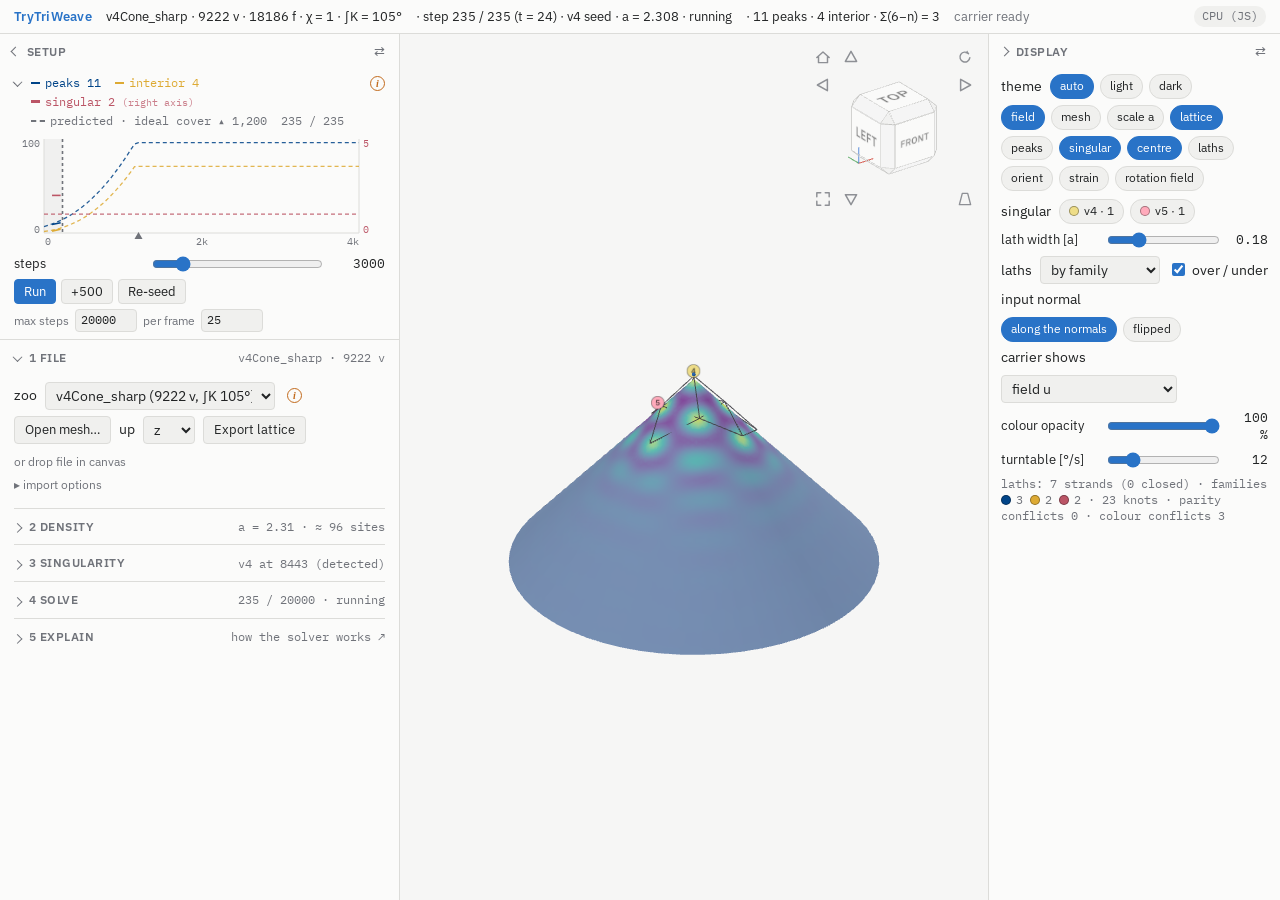
==== commit 60f01f38: "mobius error fix" ====
--- a/web/index.html
+++ b/web/index.html
@@ -186,6 +186,14 @@
     <details class="sec" name="setup" id="sec-solve">
       <summary><span class="chev"></span><h2>4 Solve</h2><span class="sum" id="sum-solve"></span></summary>
       <div class="body">
+      <div class="row">
+        <button id="btn-heal" class="btn" type="button">Heal pairs</button>
+        <label class="check"><input type="checkbox" id="ck-heal-glide" checked> glide free 5–7 pairs</label>
+        <label class="check"><input type="checkbox" id="ck-heal-climb"> move lone 5s / 7s to their curvature (experimental)</label>
+        <label class="check"><input type="checkbox" id="ck-heal-pin" checked> pin what will not hold</label>
+        <button id="btn-pins-clear" class="btn" type="button" hidden>Clear pins</button>
+        <button class="info stat" id="i-heal" type="button" data-src="ro-heal" title="Reads the lattice and takes apart the bound pairs one at a time, inside the solver. 5-7-5 with two regular sites between the 5s around the 7 = a pentagon missing its centre site: a peak is nucleated at the centre and the 7 pushed outward. 7-5-7 with one site between the 7s = a heptagon holding one site too many: the 5 and that site are merged. 5-7-5 with one site between the 5s, 7-7-5 triangles and 5-7-7-5 = a quad with the wrong diagonal: the four sites are moved so the diagonal flips. 5-5-7 triangles: the two 5s are merged (the merged site and the 7 become 6s, the other common neighbour of the 5s becomes the 5). Each kick is held for 60 steps, then the field runs 400 steps free; the lattice is read again and the kick is kept only if the defects around it went down (else the field is put back). glide: a free 5–7 pair is a dislocation — no single flip removes it, a flip of the 7's edge to a far corner of the 5–7 edge moves it by one lattice vector. Pairs the curvature does not ask for (less than 30° under them) are carried flip by flip to the nearest other free pair (anti-pairs annihilate), else to the nearest lone 5 or 7 (a 5-5-7 / 5-7-5 / 7-5-7 forms and is taken apart), else to the rim. Every kick is kept only if the lattice around it is also no less regular (rms edge strain + rms angle deviation from 60°). move lone 5s / 7s: a lone 5 (7) with less than 20° of curvature of its sign under it is walked one site at a time (trough on its peak, bump one edge along) towards the nearest spot that holds 40° of it — a 5 belongs on the crease, tip or dome, a 7 in the saddle or neck; a step is kept when the curvature under it went up with no new defect and no loss of regularity. pin: a kick that does not hold on its own — or undoes itself within 500 more steps — is kept applied after every batch of steps, held like a seed; Clear pins releases them.">i</button>
+      </div>
       <div class="subhead">pattern parameters <button class="info" type="button" title="u_t = r u − (1 + Δ/q0²)² u + b u² − u³. r &lt; 0 keeps u = 0 stable, so the lattice grows only from the seed, as a front; b (the quadratic term) makes hexagons (spots) win and lets them live at more negative r. The map is measured on a flat domain with the solver's own scheme (edges by bisection, ±0.002 in r). Hatched: the seed dies (u = 0 wins). Grey: pinned — the patch survives but its front does not move: the lattice holds it, it would have to advance a whole row at once; the band is under 0.01 wide in r for b ≤ 1.1 and widens to 0.25 at b = 2. Blue: the front advances, in bands of lattice edges per 100 steps (key in the corner). Dots, r > 0: u = 0 is unstable, patterns nucleate everywhere, not only at the front. Read as a crystallisation diagram: seed dies = undersaturated; the pinned band = the solubility line, widened into a dead zone by pinning; front advances = metastable zone (grows only from a seed); r > 0 = labile zone (spontaneous nucleation, many grains). Drag the dot to set r and b; hover to read a point.">i</button></div>
       <canvas id="phase" class="pchart" width="372" height="190" aria-label="map of r and b: where the seed dies, is pinned, or grows; drag the dot to set r and b"></canvas>
       <div class="row slider"><label for="sl-r">r</label><input type="range" id="sl-r" min="-0.5" max="0.1" step="0.005" value="-0.08"><output id="out-r" class="mono">-0.080</output></div>
@@ -196,14 +204,6 @@
       <div class="row">
         <label for="nb-cg">CG iterations</label><input type="number" id="nb-cg" class="num" min="4" max="60" value="12" title="auto: 12 at 9 carrier edges per a, scaled with (edges per a)²; type a value to override">
         <span class="readout inline" id="ro-cg">—</span>
-      </div>
-      <div class="row">
-        <button id="btn-heal" class="btn" type="button">Heal pairs</button>
-        <label class="check"><input type="checkbox" id="ck-heal-glide" checked> glide free 5–7 pairs</label>
-        <label class="check"><input type="checkbox" id="ck-heal-climb"> move lone 5s / 7s to their curvature (experimental)</label>
-        <label class="check"><input type="checkbox" id="ck-heal-pin" checked> pin what will not hold</label>
-        <button id="btn-pins-clear" class="btn" type="button" hidden>Clear pins</button>
-        <button class="info stat" id="i-heal" type="button" data-src="ro-heal" title="Reads the lattice and takes apart the bound pairs one at a time, inside the solver. 5-7-5 with two regular sites between the 5s around the 7 = a pentagon missing its centre site: a peak is nucleated at the centre and the 7 pushed outward. 7-5-7 with one site between the 7s = a heptagon holding one site too many: the 5 and that site are merged. 5-7-5 with one site between the 5s, 7-7-5 triangles and 5-7-7-5 = a quad with the wrong diagonal: the four sites are moved so the diagonal flips. 5-5-7 triangles: the two 5s are merged (the merged site and the 7 become 6s, the other common neighbour of the 5s becomes the 5). Each kick is held for 60 steps, then the field runs 400 steps free; the lattice is read again and the kick is kept only if the defects around it went down (else the field is put back). glide: a free 5–7 pair is a dislocation — no single flip removes it, a flip of the 7's edge to a far corner of the 5–7 edge moves it by one lattice vector. Pairs the curvature does not ask for (less than 30° under them) are carried flip by flip to the nearest other free pair (anti-pairs annihilate), else to the nearest lone 5 or 7 (a 5-5-7 / 5-7-5 / 7-5-7 forms and is taken apart), else to the rim. Every kick is kept only if the lattice around it is also no less regular (rms edge strain + rms angle deviation from 60°). move lone 5s / 7s: a lone 5 (7) with less than 20° of curvature of its sign under it is walked one site at a time (trough on its peak, bump one edge along) towards the nearest spot that holds 40° of it — a 5 belongs on the crease, tip or dome, a 7 in the saddle or neck; a step is kept when the curvature under it went up with no new defect and no loss of regularity. pin: a kick that does not hold on its own — or undoes itself within 500 more steps — is kept applied after every batch of steps, held like a seed; Clear pins releases them.">i</button>
       </div>
       </div>
     </details>
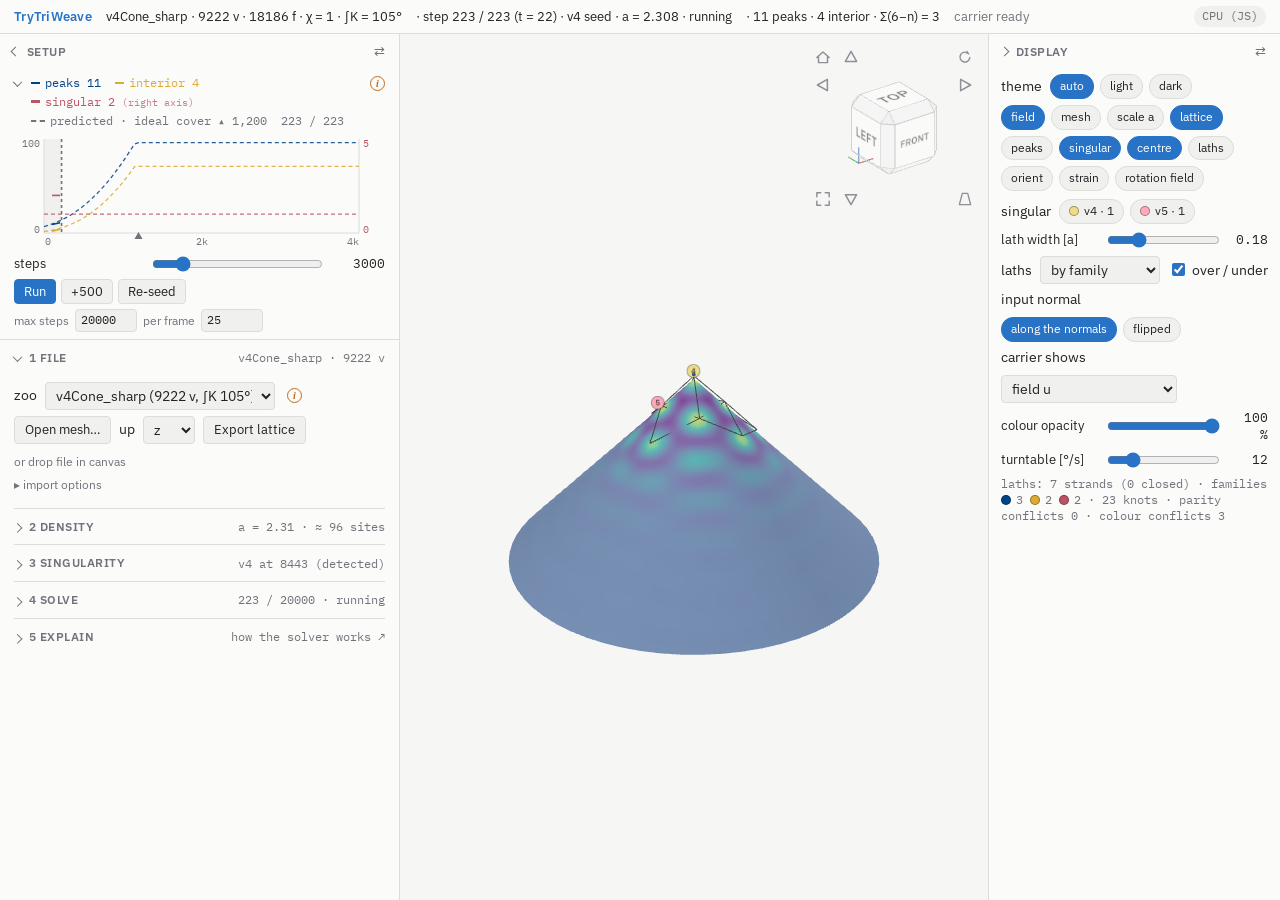
==== commit 4dee6366: "remove multiple compute on rosy solving(4 to 1 now), speed up x2 times" ====
--- a/web/index.html
+++ b/web/index.html
@@ -138,7 +138,7 @@
       <div id="global-block" hidden>
         <div class="row">
           <label for="sel-cones">size field ĝ <button class="info" type="button" title="cones from the curvature: the surface's curvature is put into a few cones (a 5 or a 7 wherever 60° of curvature have gathered on the lattice scale; a closed surface ends with 6χ net) and the field, the stripes and SH are solved in a metric that is flat between them — for cones, tori and genus-n shapes. uniform a: no size field, the lattice edge is a everywhere — keeps the lath spacing even on organic shapes. field's own 5/7s: the smoothest field's singular faces as cones.">i</button></label>
-          <select id="sel-cones"><option value="greedy">cones from the curvature</option><option value="uniform">uniform a (no size field)</option></select>
+          <select id="sel-cones"><option value="uniform">uniform a (no size field)</option><option value="greedy">cones from the curvature</option></select>
         </div>
         <div class="row" id="row-cone-flat">
           <label class="check"><input type="checkbox" id="ck-cone-flat" checked> flat on developable parts</label>
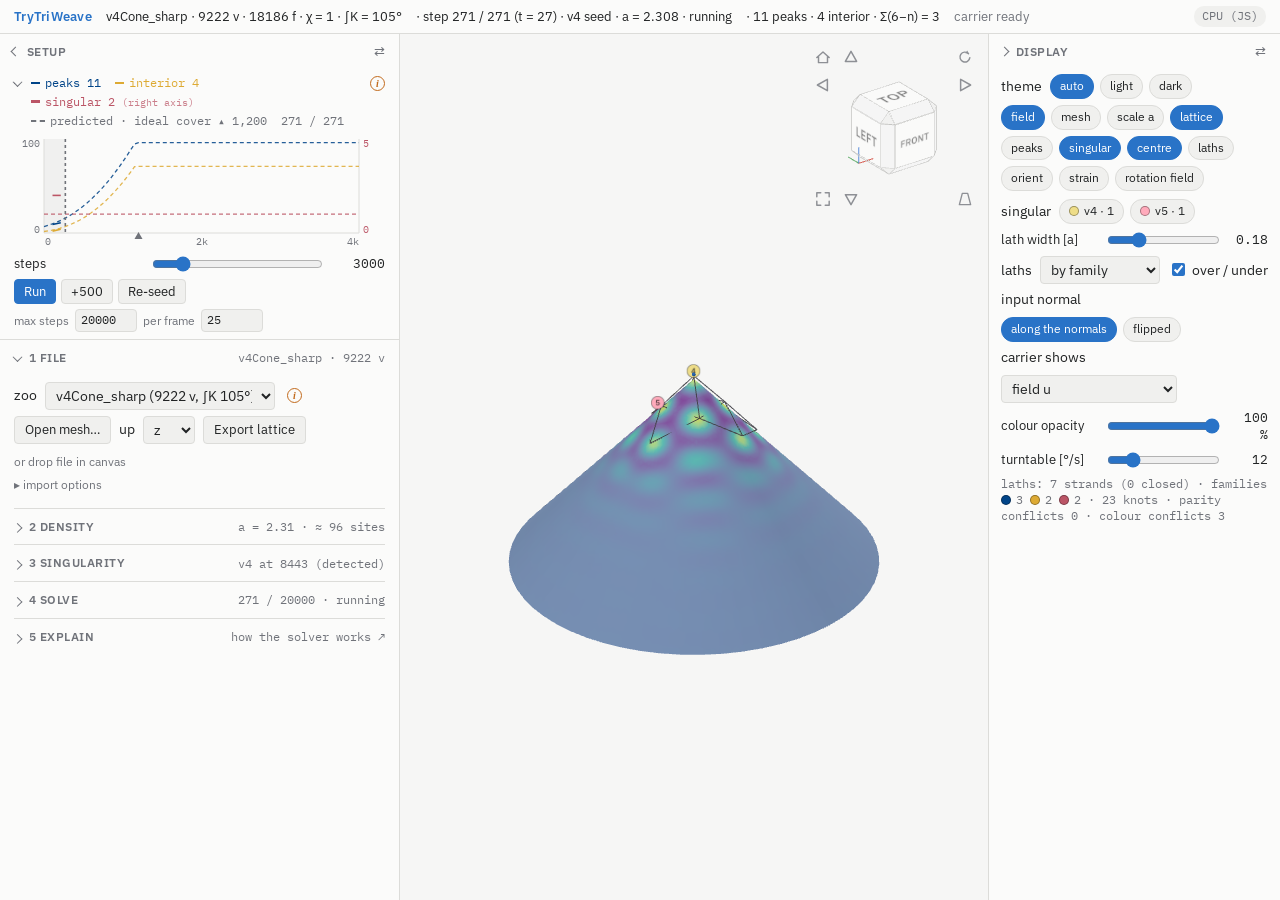
==== commit 7eef7101: "multi threading version w/ WebAssembly kernels" ====
--- a/web/index.html
+++ b/web/index.html
@@ -3,6 +3,7 @@
 <head>
 <meta charset="utf-8">
 <meta name="viewport" content="width=device-width, initial-scale=1, viewport-fit=cover">
+<script src="coi-sw.js"></script>  <!-- GitHub Pages: a service worker isolates the page, so the solver threads can run (coi-sw.js) -->
 <title>TryTriWeave</title>
 <link rel="stylesheet" href="https://fonts.googleapis.com/css2?family=IBM+Plex+Sans:wght@400;500;600&family=IBM+Plex+Mono:wght@400;500&display=swap">
 <link rel="icon" href="data:image/svg+xml,%3Csvg xmlns='http://www.w3.org/2000/svg' viewBox='0 0 32 32'%3E%3Cpath d='M16 3 28 10v12L16 29 4 22V10z' fill='%23f6f6f5' stroke='%232973c7' stroke-width='2.5' stroke-linejoin='round'/%3E%3Cpath d='M16 3v26M4 10l24 12M28 10 4 22' stroke='%232973c7' stroke-width='1.6'/%3E%3C/svg%3E">
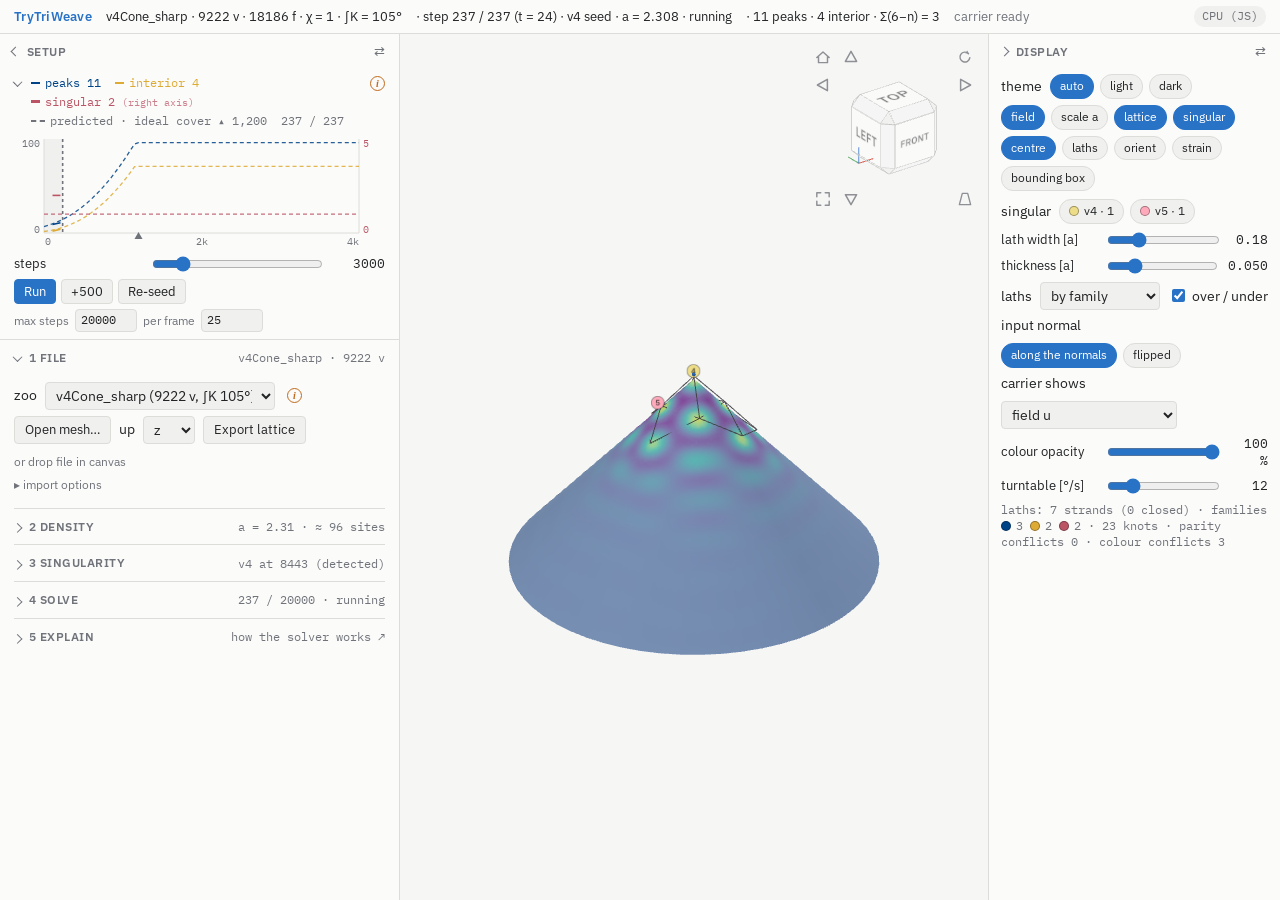
==== commit 01ec6034: "thickness and scale" ====
--- a/web/index.html
+++ b/web/index.html
@@ -99,6 +99,18 @@
           <button class="btn" id="btn-reimport" type="button" disabled title="run the import again on the last opened file with these options">Remesh again</button>
           <a class="btn" id="btn-lshc" hidden download title="save the imported carrier as .lshc (the format of carriers/; drop it here later to skip the remesh)">Download .lshc</a>
         </div>
+        <div class="subhead">scale</div>
+        <div class="row">
+          <label for="nb-scale" title="centimetres per model unit: × 1 reads the file's units as centimetres, × 0.1 as millimetres; or type one size of the bounding box below and the object is scaled to it. Only the sizes in centimetres follow (the bounding box, the lattice edge a): the carrier and the lattice stay as they are. Kept for the next file.">× model units</label>
+          <input type="number" id="nb-scale" class="num sm" min="0.0001" step="0.1" value="1"><span class="unit">→ cm</span>
+        </div>
+        <div class="row dims">
+          <label title="the bounding box of the carrier in centimetres: type one size and the scale follows (the box itself: Display → bounding box)">size</label>
+          <input type="number" id="nb-w" class="num xs" min="0" step="1" title="width (x) in cm"><span class="unit">×</span>
+          <input type="number" id="nb-d" class="num xs" min="0" step="1" title="depth (y) in cm"><span class="unit">×</span>
+          <input type="number" id="nb-h" class="num xs" min="0" step="1" title="height (z) in cm"><span class="unit">cm</span>
+        </div>
+        <div class="readout" id="ro-scale">—</div>
       </details>
       </div>
     </details>
@@ -260,16 +272,17 @@
       </div>
       <div class="chips" id="chips">
         <button class="chip on" data-layer="field">field</button>
-        <button class="chip" data-layer="wire" title="intrinsic Delaunay triangulation of the carrier">mesh</button>
+        <button class="chip" data-layer="wire" hidden title="intrinsic Delaunay triangulation of the carrier">mesh</button>
         <button class="chip" data-layer="probe" title="the seed's first ring: n sites at distance a">scale a</button>
         <button class="chip on" data-layer="lattice">lattice</button>
-        <button class="chip" data-layer="peaks">peaks</button>
+        <button class="chip" data-layer="peaks" hidden>peaks</button>
         <button class="chip on" data-layer="singular">singular</button>
         <button class="chip on" data-layer="centre">centre</button>
         <button class="chip" data-layer="laths">laths</button>
         <button class="chip" data-layer="orient" title="a thin arrow at each regular site along the local wave vector (30° off the lattice edges); colour = misorientation to the neighbours (grains quiet, seams bright)">orient</button>
         <button class="chip" data-layer="strain" data-tip="tip-strain">strain</button>
-        <button class="chip" data-layer="rosy" title="global mode: the three lattice directions of the smoothest 6-fold field at every carrier vertex">rotation field</button>
+        <button class="chip" data-layer="rosy" hidden title="global mode: the three lattice directions of the smoothest 6-fold field at every carrier vertex">rotation field</button>
+        <button class="chip" data-layer="bbox" title="the bounding box of the carrier with its three sizes in centimetres (1 File → import options → scale)">bounding box</button>
       </div>
       <div class="row" id="row-orient" hidden>
         <label>orient colour</label>
@@ -290,6 +303,11 @@
         <label for="sl-lathw">lath width [a]</label>
         <input type="range" id="sl-lathw" min="0.04" max="0.6" step="0.01" value="0.18">
         <output id="out-lathw" class="mono">0.18</output>
+      </div>
+      <div class="row slider">
+        <label for="sl-latht" title="the thickness of the strips, in lattice edges a: an over strip rides on the strip under it">thickness [a]</label>
+        <input type="range" id="sl-latht" min="0.01" max="0.2" step="0.005" value="0.05">
+        <output id="out-latht" class="mono">0.050</output>
       </div>
       <div class="row">
         <label for="sel-lathcol">laths</label>
--- a/web/style.css
+++ b/web/style.css
@@ -104,6 +104,9 @@
 select { max-width: 230px; }
 .num { width: 78px; font-family: var(--font-mono); font-size: 12.5px; }
 .num.sm { width: 64px; }
+.num.xs { width: 56px; padding-left: 4px; padding-right: 2px; }
+.row.dims { flex-wrap: nowrap; gap: 3px; } .row.dims label { margin-right: 4px; }
+.unit { color: var(--dim); font-size: 11.5px; }
 .btn { font: inherit; font-size: 12.5px; color: var(--fg); background: var(--panel-2); border: 1px solid var(--border); border-radius: 4px; padding: 4px 10px; cursor: pointer; text-decoration: none; display: inline-block; }
 .btn:hover { border-color: var(--accent); }
 .btn:focus-visible, .chip:focus-visible, input:focus-visible, select:focus-visible { outline: 2px solid var(--accent); outline-offset: 1px; }
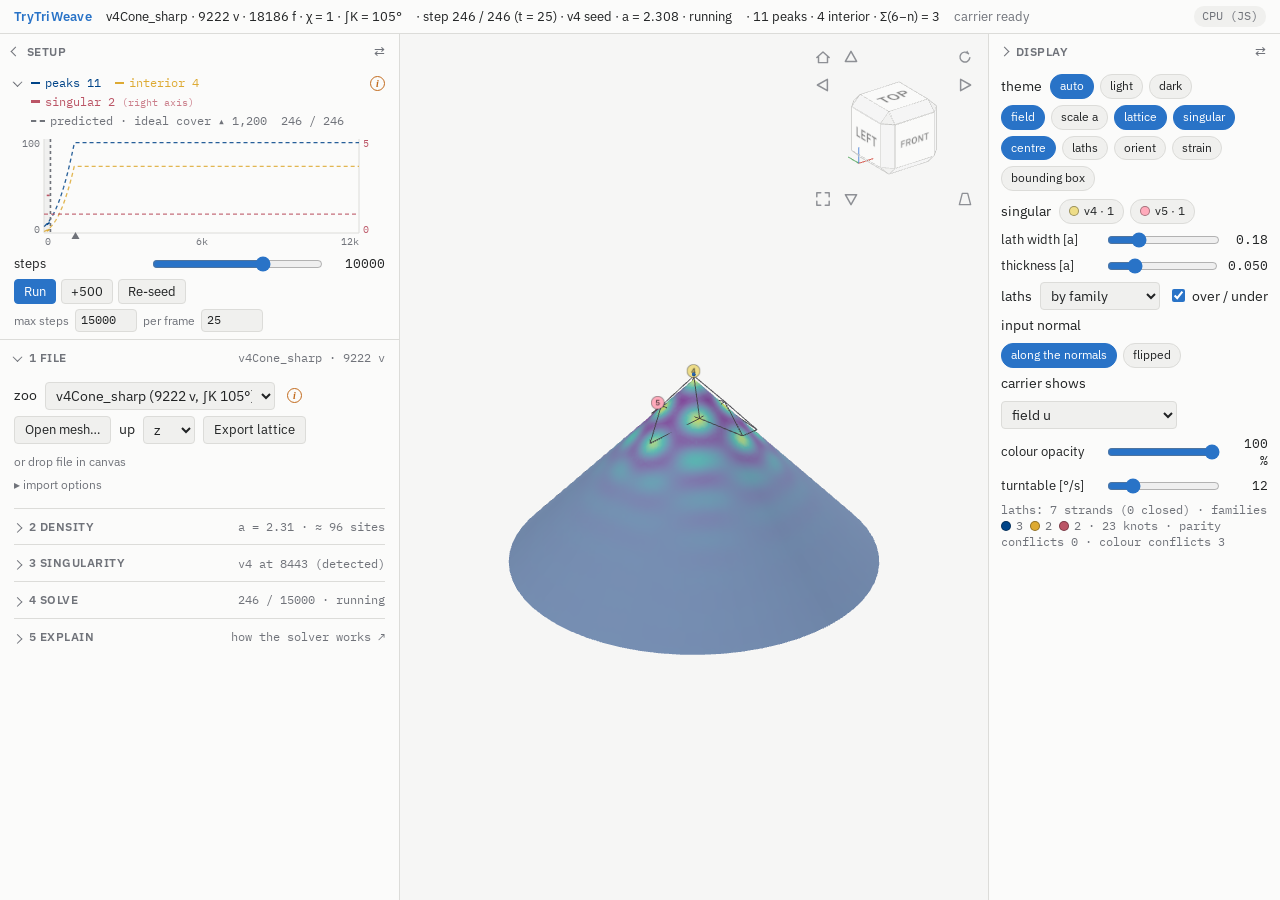
==== commit 5d97c652: "vertical screen ui fix, the panel fold minimal size." ====
--- a/web/index.html
+++ b/web/index.html
@@ -44,7 +44,7 @@
       <canvas id="chart" width="360" height="118" title="click or drag to scrub the shown step · solid = tracked, dashed = predicted (ideal front, flat-lattice speed)"></canvas>
       <div class="row slider" id="row-steps">
         <label for="sl-steps">steps</label>
-        <input type="range" id="sl-steps" min="0" max="20000" step="10" value="3000">
+        <input type="range" id="sl-steps" min="0" max="15000" step="10" value="3000">
         <output id="out-steps" class="mono">3000</output>
       </div>
       <div class="row buttons" id="row-solve">
@@ -54,7 +54,7 @@
         
       </div>
       <div class="row" id="row-limits">
-        <label for="nb-max" class="dim">max steps</label><input type="number" id="nb-max" class="num short" min="500" step="500" value="20000" title="the end of the steps slider and of Run">
+        <label for="nb-max" class="dim">max steps</label><input type="number" id="nb-max" class="num short" min="500" step="500" value="15000" title="the end of the steps slider and of Run">
         <label for="nb-spf" class="dim">per frame</label><input type="number" id="nb-spf" class="num short" min="1" max="200" value="25" title="steps per frame: the largest batch between two read-outs">
       </div>
     </div>
--- a/web/style.css
+++ b/web/style.css
@@ -249,7 +249,8 @@
 @media (max-width: 820px) {
   :root { --panel-w: 100%; }
   body { overflow: auto; }
-  #app, #app.display-left, #app.setup-right, #app.setup-right.display-left { height: auto; min-height: 100%; grid-template-columns: 1fr; grid-template-rows: var(--top-h) 58vh auto auto; grid-template-areas: "status" "view" "display" "panel"; }
+  #app, #app.display-left, #app.setup-right, #app.setup-right.display-left { height: auto; min-height: 100%; grid-template-columns: 1fr; grid-template-rows: var(--top-h) minmax(58vh, 1fr) auto auto; grid-template-areas: "status" "view" "display" "panel"; }
+  #viewport { contain: size; }                              /* the canvas must not size its row: the view takes what the folded panels leave */
   #setup-dock, .resizer, .mini-btn, #app.setup-closed .mini-btn { display: none; }
   #app.setup-closed #setup-head { flex-direction: row; height: auto; }
   #app.setup-closed #setup-toggle { flex: 1; flex-direction: row; padding: 10px 12px 9px; }
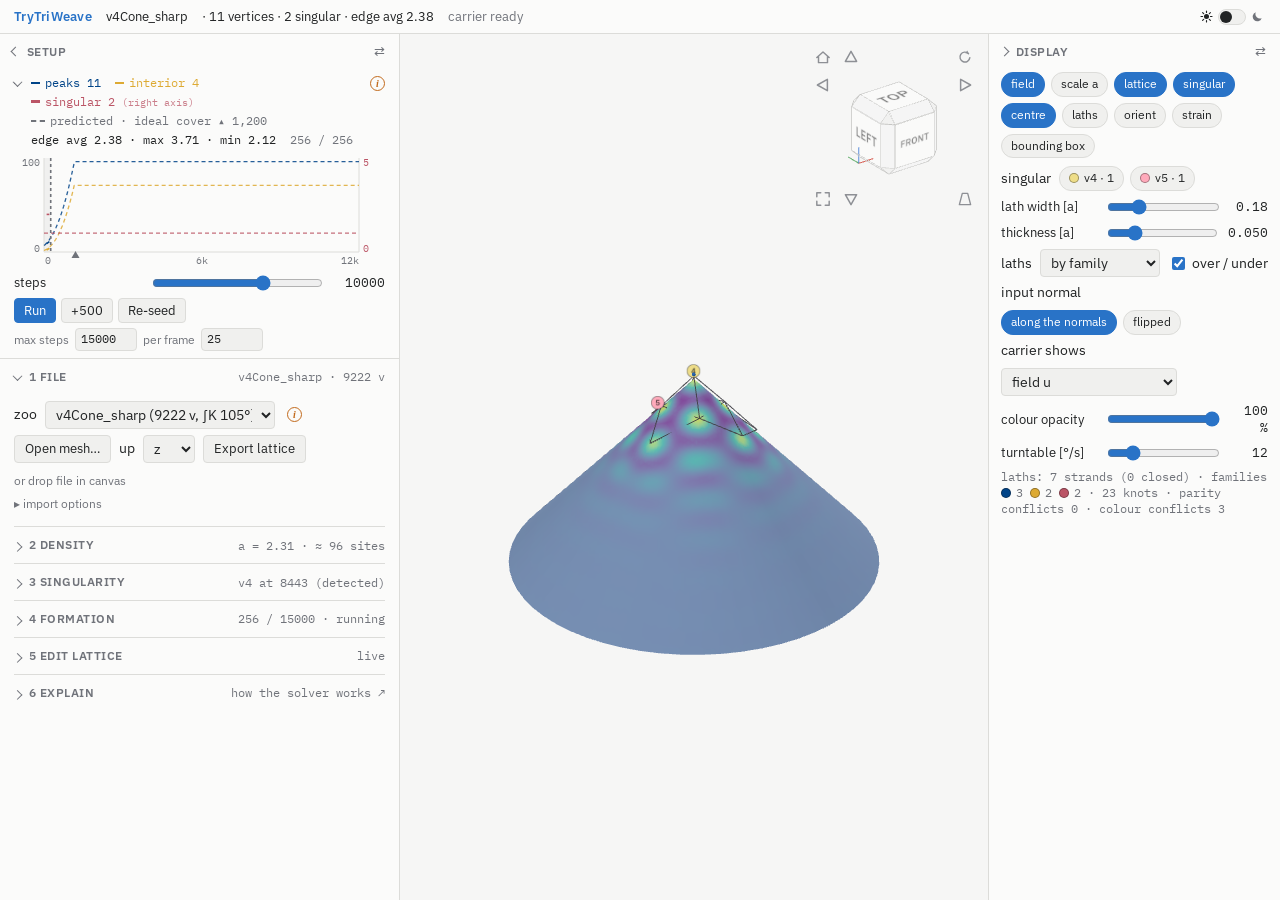
==== commit 596ab815: "mesh edit tool" ====
--- a/web/index.html
+++ b/web/index.html
@@ -16,12 +16,16 @@
 <body>
 <div id="app">
   <header id="statusbar">
-    <span class="brand">TryTriWeave</span>
+    <span class="brand" id="st-brand">TryTriWeave</span>
     <span id="st-mesh" class="st">no surface</span>
-    <span id="st-run" class="st"></span>
     <span id="st-lat" class="st"></span>
     <span id="st-msg" class="st dim"></span>
-    <span id="st-backend" class="st pill">…</span>
+    <!-- the theme switch of WeaveTogether: light ⟷ dark, the knob on the side in use; follows the system until it is used -->
+    <button id="theme-switch" class="tswitch" type="button" role="switch" aria-checked="false" aria-label="dark theme" title="light / dark — follows the system until you switch it">
+      <svg class="ic" viewBox="0 0 16 16" aria-hidden="true"><circle cx="8" cy="8" r="3.1" fill="currentColor"/><g stroke="currentColor" stroke-width="1.4" stroke-linecap="round"><path d="M8 1.2v1.9M8 12.9v1.9M1.2 8h1.9M12.9 8h1.9M3.2 3.2l1.35 1.35M11.45 11.45l1.35 1.35M3.2 12.8l1.35-1.35M11.45 4.55l1.35-1.35"/></g></svg>
+      <span class="track"><span class="knob"></span></span>
+      <svg class="ic" viewBox="0 0 16 16" aria-hidden="true"><path d="M13.2 10.1A5.6 5.6 0 0 1 5.9 2.8a5.7 5.7 0 1 0 7.3 7.3z" fill="currentColor"/></svg>
+    </button>
   </header>
 
   <!-- Setup: the numbered sections (an accordion, one open at a time) under the solver strip; folds to a rail that keeps
@@ -42,18 +46,18 @@
         <button class="info stat" id="i-growth" type="button" data-src="growth-text" title="Peaks, interior peaks (closed link) and singular peaks against the step; dashed: the prediction for an ideal front at the flat-lattice speed. Click or drag the chart to scrub the shown step.">i</button>
       </div>
       <canvas id="chart" width="360" height="118" title="click or drag to scrub the shown step · solid = tracked, dashed = predicted (ideal front, flat-lattice speed)"></canvas>
-      <div class="row slider" id="row-steps">
+      <div class="row slider locks" id="row-steps">
         <label for="sl-steps">steps</label>
         <input type="range" id="sl-steps" min="0" max="15000" step="10" value="3000">
         <output id="out-steps" class="mono">3000</output>
       </div>
-      <div class="row buttons" id="row-solve">
+      <div class="row buttons locks" id="row-solve">
         <button id="btn-run" class="btn primary">Run</button>
         <button id="btn-plus" class="btn">+500</button>
         <button id="btn-reseed" class="btn">Re-seed</button>
         
       </div>
-      <div class="row" id="row-limits">
+      <div class="row locks" id="row-limits">
         <label for="nb-max" class="dim">max steps</label><input type="number" id="nb-max" class="num short" min="500" step="500" value="15000" title="the end of the steps slider and of Run">
         <label for="nb-spf" class="dim">per frame</label><input type="number" id="nb-spf" class="num short" min="1" max="200" value="25" title="steps per frame: the largest batch between two read-outs">
       </div>
@@ -117,7 +121,7 @@
 
     <details class="sec" name="setup" id="sec-density">
       <summary><span class="chev"></span><h2>2 Density</h2><span class="sum" id="sum-density"></span></summary>
-      <div class="body">
+      <div class="body locks">
       <div class="row slider">
         <label for="sl-a">lattice edge a <button class="info stat" id="i-density" type="button" data-src="ro-disp dens-svg" title="a = lattice edge in model units (distance between neighbouring sites). Sites ≈ area / (√3⁄2 · a²); crossings ≈ 3 × sites; strand pitch = √3⁄2 · a; lath width = slider × a. The carrier should resolve a with 6–12 edges (green); refine it below for a denser lattice.">i</button></label>
         <input type="range" id="sl-a" min="0" max="1000" value="500">
@@ -126,7 +130,8 @@
       <div class="row">
         <label for="nb-sites">≈ sites</label>
         <input type="number" id="nb-sites" step="1" min="4" class="num">
-        <span class="readout inline" id="ro-q0">q0 = —</span>
+        <span class="readout inline" id="ro-acm" title="the lattice edge in centimetres: a (model units) × the scale of 1 File → import options → scale. The model's bounding box is scaled by the same factor (Display → bounding box)">a = — cm ·</span>
+        <span class="readout inline" id="ro-q0" title="q0 = 4π / (√3 a): the wavenumber the pattern selects">q0 = —</span>
       </div>
       <div class="row">
         <label for="cb-disp">correct q0 for the carrier <button class="info" type="button" title="The cotan Laplacian on a mesh of edge h has the symbol λ(k) ≈ k²(1 − c k²h²) (c ≈ 1/24 measured on the remeshed carriers, 1/16 on an equilateral grid), so the SH operator selects k = q0(1 + c(q0h)²/2): an edge of 0.981 a at 8 carrier edges per a, 0.966 a at 6. With the correction the operator uses λ(q0) in place of q0² and the realised edge is a (±0.5 %). The continuum SH23 ground state itself sits at q0 within +0.3 % (experiments/calibrate.js).">i</button></label>
@@ -143,7 +148,7 @@
 
     <details class="sec" name="setup" id="sec-sing">
       <summary><span class="chev"></span><h2>3 Singularity</h2><span class="sum" id="sum-sing"></span></summary>
-      <div class="body">
+      <div class="body locks">
       <div class="row">
         <label>seed <button class="info" type="button" title="local: plant one ideal singularity at the centre and let the lattice grow from it. global: no centre — solve the globally smoothest 6-fold direction field on the whole surface (Knöppel et al. 2013; its singularities are where the curvature puts the 5s and 7s), integrate the three stripe phases along it (Knöppel et al. 2015; branch points are the dislocations the geometry forces), and start SH from that hexagonal field everywhere.">i</button></label>
         <div class="chips inline" id="seed-mode"><button class="chip on" data-mode="local">local centre</button><button class="chip" data-mode="global">global rotation field</button></div>
@@ -197,16 +202,8 @@
     </details>
 
     <details class="sec" name="setup" id="sec-solve">
-      <summary><span class="chev"></span><h2>4 Solve</h2><span class="sum" id="sum-solve"></span></summary>
-      <div class="body">
-      <div class="row">
-        <button id="btn-heal" class="btn" type="button">Heal pairs</button>
-        <label class="check"><input type="checkbox" id="ck-heal-glide" checked> glide free 5–7 pairs</label>
-        <label class="check"><input type="checkbox" id="ck-heal-climb"> move lone 5s / 7s to their curvature (experimental)</label>
-        <label class="check"><input type="checkbox" id="ck-heal-pin" checked> pin what will not hold</label>
-        <button id="btn-pins-clear" class="btn" type="button" hidden>Clear pins</button>
-        <button class="info stat" id="i-heal" type="button" data-src="ro-heal" title="Reads the lattice and takes apart the bound pairs one at a time, inside the solver. 5-7-5 with two regular sites between the 5s around the 7 = a pentagon missing its centre site: a peak is nucleated at the centre and the 7 pushed outward. 7-5-7 with one site between the 7s = a heptagon holding one site too many: the 5 and that site are merged. 5-7-5 with one site between the 5s, 7-7-5 triangles and 5-7-7-5 = a quad with the wrong diagonal: the four sites are moved so the diagonal flips. 5-5-7 triangles: the two 5s are merged (the merged site and the 7 become 6s, the other common neighbour of the 5s becomes the 5). Each kick is held for 60 steps, then the field runs 400 steps free; the lattice is read again and the kick is kept only if the defects around it went down (else the field is put back). glide: a free 5–7 pair is a dislocation — no single flip removes it, a flip of the 7's edge to a far corner of the 5–7 edge moves it by one lattice vector. Pairs the curvature does not ask for (less than 30° under them) are carried flip by flip to the nearest other free pair (anti-pairs annihilate), else to the nearest lone 5 or 7 (a 5-5-7 / 5-7-5 / 7-5-7 forms and is taken apart), else to the rim. Every kick is kept only if the lattice around it is also no less regular (rms edge strain + rms angle deviation from 60°). move lone 5s / 7s: a lone 5 (7) with less than 20° of curvature of its sign under it is walked one site at a time (trough on its peak, bump one edge along) towards the nearest spot that holds 40° of it — a 5 belongs on the crease, tip or dome, a 7 in the saddle or neck; a step is kept when the curvature under it went up with no new defect and no loss of regularity. pin: a kick that does not hold on its own — or undoes itself within 500 more steps — is kept applied after every batch of steps, held like a seed; Clear pins releases them.">i</button>
-      </div>
+      <summary><span class="chev"></span><h2>4 Formation</h2><span class="sum" id="sum-solve"></span></summary>
+      <div class="body locks">
       <div class="subhead">pattern parameters <button class="info" type="button" title="u_t = r u − (1 + Δ/q0²)² u + b u² − u³. r &lt; 0 keeps u = 0 stable, so the lattice grows only from the seed, as a front; b (the quadratic term) makes hexagons (spots) win and lets them live at more negative r. The map is measured on a flat domain with the solver's own scheme (edges by bisection, ±0.002 in r). Hatched: the seed dies (u = 0 wins). Grey: pinned — the patch survives but its front does not move: the lattice holds it, it would have to advance a whole row at once; the band is under 0.01 wide in r for b ≤ 1.1 and widens to 0.25 at b = 2. Blue: the front advances, in bands of lattice edges per 100 steps (key in the corner). Dots, r > 0: u = 0 is unstable, patterns nucleate everywhere, not only at the front. Read as a crystallisation diagram: seed dies = undersaturated; the pinned band = the solubility line, widened into a dead zone by pinning; front advances = metastable zone (grows only from a seed); r > 0 = labile zone (spontaneous nucleation, many grains). Drag the dot to set r and b; hover to read a point.">i</button></div>
       <canvas id="phase" class="pchart" width="372" height="190" aria-label="map of r and b: where the seed dies, is pinned, or grows; drag the dot to set r and b"></canvas>
       <div class="row slider"><label for="sl-r">r</label><input type="range" id="sl-r" min="-0.5" max="0.1" step="0.005" value="-0.08"><output id="out-r" class="mono">-0.080</output></div>
@@ -221,9 +218,64 @@
       </div>
     </details>
 
-    <!-- 5 Explain: not foldable, opens the equations page in a new tab (a running solve stays here) -->
+    <details class="sec" name="setup" id="sec-edit">
+      <summary><span class="chev"></span><h2>5 Edit lattice</h2><span class="sum" id="sum-edit"></span></summary>
+      <div class="body">
+      <!-- heal: connectivity, edited in the field (heal.js). Locked while a lattice is frozen -->
+      <div class="locks" id="heal-block">
+        <div class="row">
+          <button id="btn-heal" class="btn" type="button" title="heal in the field: the bound motifs (5-7-5, 7-5-7, 5-5-7, wrong diagonals), then the passes ticked">Heal pairs</button>
+          <label class="check" title="free 5–7 pairs are carried to an anti-pair, a lone 5 or 7, or the rim"><input type="checkbox" id="ck-heal-glide" checked> glide</label>
+          <label class="check" title="lone 5s and 7s are walked to the curvature of their sign (experimental)"><input type="checkbox" id="ck-heal-climb"> lone 5 · 7</label>
+          <label class="check" title="what will not hold is pinned in the field"><input type="checkbox" id="ck-heal-pin" checked> pin</label>
+        </div>
+        <div class="row buttons">
+          <span class="lead">one pass</span>
+          <button id="btn-heal-motifs" class="btn sm" type="button" title="the bound motifs alone">Motifs</button>
+          <button id="btn-heal-glide" class="btn sm" type="button" title="the free 5–7 pairs alone">Glide</button>
+          <button id="btn-heal-climb" class="btn sm" type="button" title="the lone 5s and 7s alone (experimental)">Move 5 · 7</button>
+          <button id="btn-pins-clear" class="btn sm" type="button" hidden>Clear pins</button>
+        </div>
+      </div>
+      <!-- freeze: the lattice taken out of the field (smooth.js); its positions and its connectivity (latedit.js) are edited there -->
+      <div class="row buttons">
+        <button id="btn-freeze" class="btn" type="button" disabled title="the lattice leaves the field: its sites go between the carrier vertices, and the solver waits for Unfreeze">Freeze lattice</button>
+        <button id="btn-export-frozen" class="btn" type="button" hidden title="the OBJ of the frozen lattice">Export</button>
+      </div>
+      <div id="smooth-block" hidden>
+        <div class="row slider">
+          <label for="sl-smooth" title="sweeps that move the sites on the surface until the laths run straight">smooth</label>
+          <input type="range" id="sl-smooth" min="0" max="100" step="1" value="20"><output id="out-smooth" class="mono">20</output>
+        </div>
+        <div class="row">
+          <label class="check" title="soft springs hold every edge at its length"><input type="checkbox" id="ck-smooth-len" checked> lengths</label>
+          <label class="check" title="the rim sites stay where they are"><input type="checkbox" id="ck-smooth-rim"> hold rim</label>
+          <label class="check" title="the 5s and 7s stay where they are"><input type="checkbox" id="ck-smooth-sing"> hold 5 · 7</label>
+        </div>
+        <div class="row" id="tool-row">
+          <span class="lead">click</span>
+          <div class="chips inline" id="tool-chips">
+            <button class="chip" type="button" data-tool="heal" title="click a 5 or a 7: its cluster goes down to its net charge (5-7-5 → 5); next to the rim it is taken out there">heal</button>
+            <button class="chip" type="button" data-tool="rim" title="click a 5 or a 7: it is walked to the nearest rim and taken out there — with a neighbour of the other kind as a 5–7 pair (flips glide it), alone by hops">to rim</button>
+            <button class="chip" type="button" data-tool="flip" title="click an edge: it turns to the other diagonal (its ends −1, the opposite sites +1)">flip</button>
+            <button class="chip" type="button" data-tool="collapse" title="click an edge: its two sites become one (the opposite sites −1). A naked edge too: the site behind it −1, a 7 there becomes a 6">collapse</button>
+            <button class="chip" type="button" data-tool="split" title="click an edge: a new site in its middle (the opposite sites +1). A naked edge too: the site behind it +1, a 5 there becomes a 6">split</button>
+            <button class="chip" type="button" data-tool="patch" title="click a rim site: its fan is completed to six triangles; a new site past the boundary lies on the surface continued">patch</button>
+          </div>
+        </div>
+        <div class="row buttons">
+          <button id="btn-heal-all" class="btn sm" type="button" title="every cluster of 5s and 7s that holds more than its net charge">Heal all</button>
+          <button id="btn-patch-rim" class="btn sm" type="button" title="the rim grown with regular sites until the lattice covers the surface: notches first, then rows (two per click); sites past the boundary lie on the surface continued">Patch rim</button>
+          <button id="btn-undo" class="btn sm" type="button" disabled title="take back the last edit">Undo</button>
+        </div>
+      </div>
+      <div class="readout" id="ro-frozen"></div>
+      </div>
+    </details>
+
+    <!-- 6 Explain: not foldable, opens the equations page in a new tab (a running solve stays here) -->
     <a class="sec-link" id="sec-explain" href="Tri-Weave-Lattice-Equations.html" target="_blank" rel="noopener" title="Tri-Weave Lattice Equations — opens in a new tab">
-      <span class="chev" aria-hidden="true"></span><h2>5 Explain</h2><span class="sum">how the solver works ↗</span>
+      <span class="chev" aria-hidden="true"></span><h2>6 Explain</h2><span class="sum">how the solver works ↗</span>
     </a>
     </div>
     </div>
@@ -234,7 +286,6 @@
       <div class="readout warn" id="ro-notes" hidden></div>
       <div class="readout" id="ro-disp">—</div>
       <svg id="dens-svg" class="diagram" viewBox="0 0 372 156" role="img" aria-label="lattice edge, strand pitch and carrier resolution at true ratio"></svg>
-      <div class="readout" id="ro-heal">—</div>
     </div>
     <div id="setup-resize" class="resizer" role="separator" aria-orientation="vertical" aria-label="resize the setup" tabindex="0" title="drag to resize the setup (double-click: default width)"></div>
   </aside>
@@ -262,14 +313,6 @@
       <button id="display-dock" class="nbtn" type="button" title="move the sidebar to the other side of the view">⇄</button>
     </div>
     <div class="body">
-      <div class="row">
-        <label>theme</label>
-        <div class="chips inline" id="theme-chips">
-          <button class="chip on" data-theme="auto">auto</button>
-          <button class="chip" data-theme="light">light</button>
-          <button class="chip" data-theme="dark">dark</button>
-        </div>
-      </div>
       <div class="chips" id="chips">
         <button class="chip on" data-layer="field">field</button>
         <button class="chip" data-layer="wire" hidden title="intrinsic Delaunay triangulation of the carrier">mesh</button>
--- a/web/style.css
+++ b/web/style.css
@@ -40,8 +40,18 @@
 #statusbar .brand { color: var(--accent); font-weight: 600; letter-spacing: 0.02em; }
 #statusbar .st { overflow: hidden; text-overflow: ellipsis; }
 #statusbar .dim { color: var(--dim); flex: 1; }
-#statusbar .pill { margin-left: auto; padding: 2px 8px; border-radius: 10px; background: var(--panel-2); color: var(--dim); font-family: var(--font-mono); font-size: 11.5px; }
-#statusbar .pill.gpu { color: var(--ok); }
+/* the theme switch, as in WeaveTogether: light ⟷ dark, the knob on the side in use */
+.tswitch { flex: 0 0 auto; display: inline-flex; align-items: center; gap: 5px; padding: 3px 2px; margin: 0; border: 0; background: none; color: var(--dim); cursor: pointer; border-radius: 10px; }
+.tswitch .ic { width: 13px; height: 13px; flex: 0 0 auto; }
+.tswitch .track { position: relative; width: 28px; height: 16px; border-radius: 8px; background: var(--panel-2); border: 1px solid var(--border); flex: 0 0 auto; transition: background 0.15s; }
+.tswitch .knob { position: absolute; top: 1px; left: 1px; width: 12px; height: 12px; border-radius: 50%; background: var(--fg); transition: transform 0.15s; }
+.tswitch[aria-checked="true"] .track { background: var(--accent); border-color: var(--accent); }
+.tswitch[aria-checked="true"] .knob { transform: translateX(12px); background: #fff; }
+.tswitch[aria-checked="false"] .ic:first-child, .tswitch[aria-checked="true"] .ic:last-child { color: var(--fg); }
+.tswitch:hover .track { border-color: var(--accent); }
+.tswitch:focus-visible { outline: 2px solid var(--accent); outline-offset: 2px; }
+@media (prefers-reduced-motion: reduce) { .tswitch .track, .tswitch .knob { transition: none; } }
+@media (max-width: 820px) { #theme-switch .ic:first-child { display: none; } #statusbar { gap: 10px; } }
 
 #panel { grid-area: panel; position: relative; display: flex; flex-direction: column; overflow: hidden; background: var(--panel); border-right: 1px solid var(--border); padding: 0; min-height: 0; min-width: 0; }
 #app.setup-right #panel { border-right: 0; border-left: 1px solid var(--border); }
@@ -62,6 +72,7 @@
 #growth-legend .lg::before { content: ""; display: inline-block; width: 9px; height: 2.5px; margin: 0 5px 3px 0; background: currentColor; }
 #growth-legend .lg.pred { color: var(--dim); } #growth-legend .lg.pred::before { height: 0; border-top: 2px dashed currentColor; background: none; width: 14px; }
 #growth-legend small { font-size: 10px; opacity: 0.75; }
+#growth-legend .ed { color: var(--fg); white-space: nowrap; }
 #growth-legend .lg.c1 { color: var(--chart-1); } #growth-legend .lg.c2 { color: var(--chart-2); } #growth-legend .lg.c3 { color: var(--chart-3); }
 #chart { display: block; width: 100%; height: var(--chart-h); cursor: ew-resize; }
 #growth-text { margin: 3px 0 0; font-size: 11.5px; }
@@ -166,6 +177,13 @@
 #tipcard .tip-key { display: flex; align-items: center; gap: 6px; margin-top: 7px; font-family: var(--font-mono); font-size: 11px; color: var(--dim); }
 #tipcard .tip-key .bar { flex: 1; height: 8px; border-radius: 2px; background: linear-gradient(90deg, #3b4cc0, #a8c4f5 35%, #dddddd 50%, #f2b195 65%, #b40426); }
 .subhead { font-size: 12px; color: var(--dim); margin: 10px 0 2px; }
+/* 5 Edit lattice. A frozen lattice locks the solver's controls: every .locks is inert meanwhile (app.js · syncFrozenUI) */
+.locks[inert] { opacity: 0.45; }
+#app.frozen #sec-density > summary .sum::before, #app.frozen #sec-sing > summary .sum::before, #app.frozen #sec-solve > summary .sum::before { content: 'locked · '; color: var(--warn); }
+.mini-btn[disabled] { opacity: 0.4; cursor: default; border-color: var(--border); }
+.row .lead { color: var(--dim); font-size: 12px; }
+#tool-row { flex-wrap: nowrap; align-items: flex-start; } #tool-row .lead { padding-top: 4px; } #tool-chips { gap: 4px; }
+#tool-chips .chip { padding: 3px 8px; }
 /* live diagrams in the panel (SVG and canvas share the panel's colours) */
 .diagram { display: block; width: 100%; height: auto; margin: 6px 0 4px; overflow: visible; }
 .diagram text { font-family: var(--font-mono); font-size: 10.5px; fill: var(--dim); }
@@ -251,7 +269,10 @@
   body { overflow: auto; }
   #app, #app.display-left, #app.setup-right, #app.setup-right.display-left { height: auto; min-height: 100%; grid-template-columns: 1fr; grid-template-rows: var(--top-h) minmax(58vh, 1fr) auto auto; grid-template-areas: "status" "view" "display" "panel"; }
   #viewport { contain: size; }                              /* the canvas must not size its row: the view takes what the folded panels leave */
-  #setup-dock, .resizer, .mini-btn, #app.setup-closed .mini-btn { display: none; }
+  #setup-dock, .resizer { display: none; }
+  /* folded, the Setup bar keeps Run / Pause and Re-seed at its right end (touch-sized) */
+  #app.setup-closed .mini-btn { display: grid; order: 0; width: 28px; height: 28px; margin: 0 10px 0 0; }
+  #app.setup-closed .mini-btn svg { width: 12px; height: 12px; }
   #app.setup-closed #setup-head { flex-direction: row; height: auto; }
   #app.setup-closed #setup-toggle { flex: 1; flex-direction: row; padding: 10px 12px 9px; }
   #app.setup-closed #setup-toggle .t { writing-mode: horizontal-tb; transform: none; }
